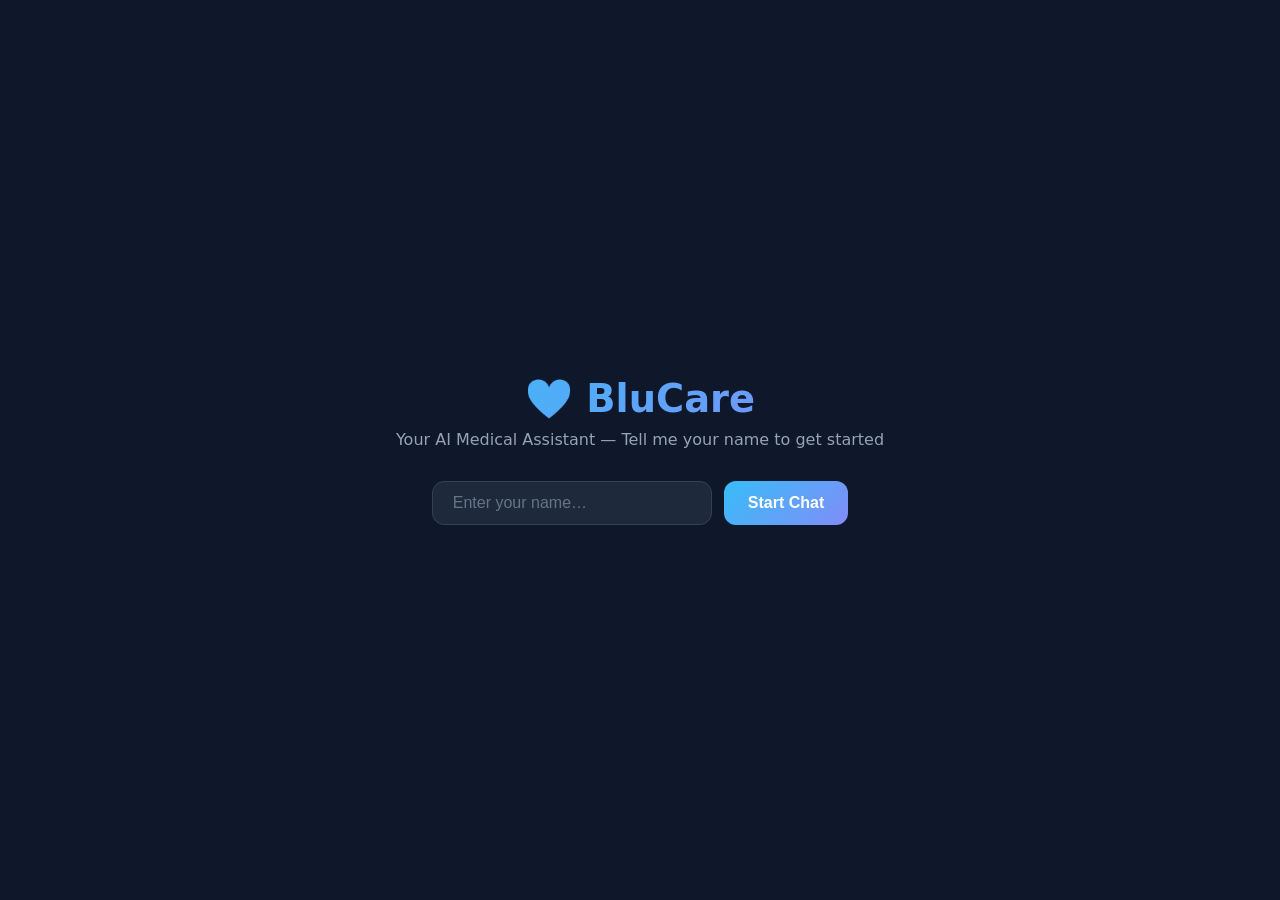
==== static/index.html @ 64fd82d4 "Initial clean commit - ragblucare" ====
<!DOCTYPE html>
<html lang="en">
<head>
  <meta charset="UTF-8" />
  <meta name="viewport" content="width=device-width, initial-scale=1.0" />
  <title>BluCare — Medical Assistant</title>
  <style>
    * { margin: 0; padding: 0; box-sizing: border-box; }

    body {
      font-family: 'Segoe UI', system-ui, -apple-system, sans-serif;
      background: #0f172a;
      color: #e2e8f0;
      height: 100vh;
      display: flex;
      justify-content: center;
      align-items: center;
    }

    /* ─── Welcome Screen ─────────────────────────── */
    #welcome-screen {
      text-align: center;
      animation: fadeIn 0.6s ease;
    }
    #welcome-screen h1 {
      font-size: 2.4rem;
      background: linear-gradient(135deg, #38bdf8, #818cf8);
      -webkit-background-clip: text;
      -webkit-text-fill-color: transparent;
      margin-bottom: 0.5rem;
    }
    #welcome-screen p {
      color: #94a3b8;
      margin-bottom: 2rem;
      font-size: 1rem;
    }
    #welcome-screen .input-group {
      display: flex;
      gap: 0.75rem;
      justify-content: center;
    }
    #name-input {
      padding: 0.75rem 1.25rem;
      border-radius: 12px;
      border: 1px solid #334155;
      background: #1e293b;
      color: #e2e8f0;
      font-size: 1rem;
      width: 280px;
      outline: none;
      transition: border-color 0.2s;
    }
    #name-input:focus { border-color: #38bdf8; }
    #name-input::placeholder { color: #64748b; }

    #start-btn {
      padding: 0.75rem 1.5rem;
      border-radius: 12px;
      border: none;
      background: linear-gradient(135deg, #38bdf8, #818cf8);
      color: #fff;
      font-size: 1rem;
      font-weight: 600;
      cursor: pointer;
      transition: opacity 0.2s, transform 0.1s;
    }
    #start-btn:hover { opacity: 0.9; }
    #start-btn:active { transform: scale(0.97); }
    #start-btn:disabled { opacity: 0.5; cursor: not-allowed; }

    /* ─── Chat Screen ────────────────────────────── */
    #chat-screen {
      display: none;
      flex-direction: column;
      width: 100%;
      max-width: 760px;
      height: 100vh;
      padding: 1rem;
      animation: fadeIn 0.4s ease;
    }

    .chat-header {
      display: flex;
      align-items: center;
      gap: 0.75rem;
      padding-bottom: 0.75rem;
      border-bottom: 1px solid #1e293b;
      margin-bottom: 0.75rem;
    }
    .chat-header .avatar {
      width: 42px; height: 42px;
      border-radius: 50%;
      background: linear-gradient(135deg, #38bdf8, #818cf8);
      display: flex; align-items: center; justify-content: center;
      font-size: 1.2rem;
    }
    .chat-header .info h2 { font-size: 1.1rem; color: #f1f5f9; }
    .chat-header .info span { font-size: 0.8rem; color: #22c55e; }

    /* Messages */
    #messages {
      flex: 1;
      overflow-y: auto;
      padding: 0.5rem 0;
      display: flex;
      flex-direction: column;
      gap: 1rem;
      scrollbar-width: thin;
      scrollbar-color: #334155 transparent;
    }

    .msg {
      max-width: 85%;
      padding: 0.85rem 1.1rem;
      border-radius: 16px;
      line-height: 1.55;
      font-size: 0.95rem;
      white-space: pre-wrap;
      word-wrap: break-word;
    }
    .msg.bot {
      align-self: flex-start;
      background: #1e293b;
      border-bottom-left-radius: 4px;
      color: #cbd5e1;
    }
    .msg.user {
      align-self: flex-end;
      background: linear-gradient(135deg, #38bdf8, #818cf8);
      color: #fff;
      border-bottom-right-radius: 4px;
    }
    .msg.bot strong { color: #38bdf8; }

    .typing-indicator {
      align-self: flex-start;
      padding: 0.7rem 1.1rem;
      background: #1e293b;
      border-radius: 16px;
      display: none;
      gap: 5px;
    }
    .typing-indicator span {
      width: 8px; height: 8px;
      background: #64748b;
      border-radius: 50%;
      display: inline-block;
      animation: bounce 1.4s infinite;
    }
    .typing-indicator span:nth-child(2) { animation-delay: 0.2s; }
    .typing-indicator span:nth-child(3) { animation-delay: 0.4s; }

    /* Input bar */
    .input-bar {
      display: flex;
      gap: 0.6rem;
      padding-top: 0.75rem;
      border-top: 1px solid #1e293b;
    }
    #msg-input {
      flex: 1;
      padding: 0.8rem 1.1rem;
      border-radius: 14px;
      border: 1px solid #334155;
      background: #1e293b;
      color: #e2e8f0;
      font-size: 0.95rem;
      outline: none;
      transition: border-color 0.2s;
    }
    #msg-input:focus { border-color: #38bdf8; }
    #msg-input::placeholder { color: #64748b; }

    #send-btn {
      width: 46px; height: 46px;
      border-radius: 14px;
      border: none;
      background: linear-gradient(135deg, #38bdf8, #818cf8);
      color: #fff;
      font-size: 1.2rem;
      cursor: pointer;
      display: flex; align-items: center; justify-content: center;
      transition: opacity 0.2s, transform 0.1s;
    }
    #send-btn:hover { opacity: 0.9; }
    #send-btn:active { transform: scale(0.95); }
    #send-btn:disabled { opacity: 0.4; cursor: not-allowed; }

    /* ─── Animations ─────────────────────────────── */
    @keyframes fadeIn { from { opacity: 0; transform: translateY(12px); } to { opacity: 1; transform: translateY(0); } }
    @keyframes bounce {
      0%, 60%, 100% { transform: translateY(0); }
      30% { transform: translateY(-6px); }
    }

    /* ─── Scrollbar ──────────────────────────────── */
    #messages::-webkit-scrollbar { width: 6px; }
    #messages::-webkit-scrollbar-track { background: transparent; }
    #messages::-webkit-scrollbar-thumb { background: #334155; border-radius: 3px; }

    /* ─── Markdown-ish styling inside bot msgs ──── */
    .msg.bot ul, .msg.bot ol { padding-left: 1.3rem; margin: 0.3rem 0; }
    .msg.bot li { margin: 0.15rem 0; }
    .msg.bot h1, .msg.bot h2, .msg.bot h3 { color: #38bdf8; margin: 0.5rem 0 0.2rem; }
    .msg.bot code { background: #0f172a; padding: 2px 6px; border-radius: 4px; font-size: 0.88em; }
  </style>
</head>
<body>

  <!-- ═══════ Welcome Screen ═══════ -->
  <div id="welcome-screen">
    <h1>💙 BluCare</h1>
    <p>Your AI Medical Assistant — Tell me your name to get started</p>
    <div class="input-group">
      <input id="name-input" type="text" placeholder="Enter your name…" autocomplete="off" />
      <button id="start-btn" onclick="startSession()">Start Chat</button>
    </div>
  </div>

  <!-- ═══════ Chat Screen ═══════ -->
  <div id="chat-screen">
    <div class="chat-header">
      <div class="avatar">💙</div>
      <div class="info">
        <h2>BluCare Assistant</h2>
        <span>● Online</span>
      </div>
    </div>

    <div id="messages">
      <!-- Messages appear here -->
    </div>

    <div class="typing-indicator" id="typing">
      <span></span><span></span><span></span>
    </div>

    <div class="input-bar">
      <input id="msg-input" type="text" placeholder="Describe your symptoms…" autocomplete="off" />
      <button id="send-btn" onclick="sendMessage()">➤</button>
    </div>
  </div>

<script>
  // ─── State ──────────────────────────────────────────
  let userId   = "";
  let sessionId = "";
  let userName  = "";
  let sending   = false;

  const API = window.location.origin;   // same origin

  // ─── Refs ───────────────────────────────────────────
  const welcomeEl  = document.getElementById("welcome-screen");
  const chatEl     = document.getElementById("chat-screen");
  const messagesEl = document.getElementById("messages");
  const typingEl   = document.getElementById("typing");
  const msgInput   = document.getElementById("msg-input");
  const nameInput  = document.getElementById("name-input");
  const startBtn   = document.getElementById("start-btn");
  const sendBtn    = document.getElementById("send-btn");

  // ─── Enter-key support ──────────────────────────────
  nameInput.addEventListener("keydown", e => { if (e.key === "Enter") startSession(); });
  msgInput.addEventListener("keydown",  e => { if (e.key === "Enter" && !e.shiftKey) sendMessage(); });

  // ─── Start Session ─────────────────────────────────
  async function startSession() {
    userName = nameInput.value.trim();
    if (!userName) { nameInput.focus(); return; }

    startBtn.disabled = true;
    startBtn.textContent = "Starting…";

    // Use name as user_id (simple approach)
    userId = userName.toLowerCase().replace(/\s+/g, "_") + "_" + Date.now();

    try {
      const res = await fetch(`${API}/start-session`, {
        method: "POST",
        headers: { "Content-Type": "application/json" },
        body: JSON.stringify({ user_id: userId }),
      });

      if (!res.ok) throw new Error(`HTTP ${res.status}`);
      const data = await res.json();
      sessionId = data.session_id;

      // Switch to chat screen
      welcomeEl.style.display = "none";
      chatEl.style.display = "flex";

      // Welcome message
      addMessage("bot",
        `Hi **${userName}**! 👋\n\nI'm BluCare, your AI medical assistant. ` +
        `I can help you understand your symptoms and guide you toward appropriate care.\n\n` +
        `Please describe what you're experiencing — for example:\n` +
        `• "I have a headache and fever since yesterday"\n` +
        `• "My stomach hurts and I feel nauseous"\n\n` +
        `Take your time — I'm here to help. 💙`
      );

      msgInput.focus();
    } catch (err) {
      console.error(err);
      alert("Failed to start session: " + err.message);
      startBtn.disabled = false;
      startBtn.textContent = "Start Chat";
    }
  }

  // ─── Send Message ──────────────────────────────────
  async function sendMessage() {
    const text = msgInput.value.trim();
    if (!text || sending) return;

    sending = true;
    sendBtn.disabled = true;
    msgInput.value = "";

    addMessage("user", text);
    showTyping(true);

    try {
      const res = await fetch(`${API}/chat`, {
        method: "POST",
        headers: { "Content-Type": "application/json" },
        body: JSON.stringify({
          user_id: userId,
          session_id: sessionId,
          message: text,
        }),
      });

      if (!res.ok) throw new Error(`HTTP ${res.status}`);

      // Read SSE stream
      const reader = res.body.getReader();
      const decoder = new TextDecoder();
      let botText = "";
      let botEl = null;

      while (true) {
        const { done, value } = await reader.read();
        if (done) break;

        const chunk = decoder.decode(value, { stream: true });
        const lines = chunk.split("\n");

        for (const line of lines) {
          if (!line.startsWith("data: ")) continue;
          const payload = line.slice(6).trim();
          if (!payload) continue;

          try {
            const data = JSON.parse(payload);

            if (data.error) {
              addMessage("bot", "⚠️ Error: " + data.error);
              break;
            }

            if (data.token) {
              if (!botEl) {
                showTyping(false);
                botEl = addMessage("bot", "");
              }
              botText += data.token;
              botEl.innerHTML = renderMarkdown(botText);
              scrollToBottom();
            }

            if (data.done) {
              // Final payload — streaming complete
              showTyping(false);
            }
          } catch (_) { /* skip non-JSON lines */ }
        }
      }

      if (!botEl) {
        showTyping(false);
        addMessage("bot", "I didn't get a response. Please try again.");
      }

    } catch (err) {
      console.error(err);
      showTyping(false);
      addMessage("bot", "⚠️ Connection error: " + err.message + "\nPlease try again.");
    } finally {
      sending = false;
      sendBtn.disabled = false;
      msgInput.focus();
    }
  }

  // ─── Helpers ────────────────────────────────────────
  function addMessage(role, text) {
    const el = document.createElement("div");
    el.className = `msg ${role}`;
    el.innerHTML = role === "bot" ? renderMarkdown(text) : escapeHtml(text);
    messagesEl.appendChild(el);
    scrollToBottom();
    return el;
  }

  function showTyping(show) {
    typingEl.style.display = show ? "flex" : "none";
    if (show) scrollToBottom();
  }

  function scrollToBottom() {
    messagesEl.scrollTop = messagesEl.scrollHeight;
  }

  function escapeHtml(t) {
    return t.replace(/&/g,"&amp;").replace(/</g,"&lt;").replace(/>/g,"&gt;");
  }

  // Simple markdown → HTML (bold, bullets, headings, code)
  function renderMarkdown(text) {
    let html = escapeHtml(text);
    // Bold
    html = html.replace(/\*\*(.+?)\*\*/g, "<strong>$1</strong>");
    // Headings
    html = html.replace(/^### (.+)$/gm, "<h3>$1</h3>");
    html = html.replace(/^## (.+)$/gm,  "<h2>$1</h2>");
    html = html.replace(/^# (.+)$/gm,   "<h1>$1</h1>");
    // Bullet lists
    html = html.replace(/^[•\-\*] (.+)$/gm, "<li>$1</li>");
    html = html.replace(/(<li>.*<\/li>\n?)+/g, m => `<ul>${m}</ul>`);
    // Numbered lists
    html = html.replace(/^\d+\.\s(.+)$/gm, "<li>$1</li>");
    // Inline code
    html = html.replace(/`(.+?)`/g, "<code>$1</code>");
    // Line breaks
    html = html.replace(/\n/g, "<br>");
    return html;
  }
</script>

</body>
</html>
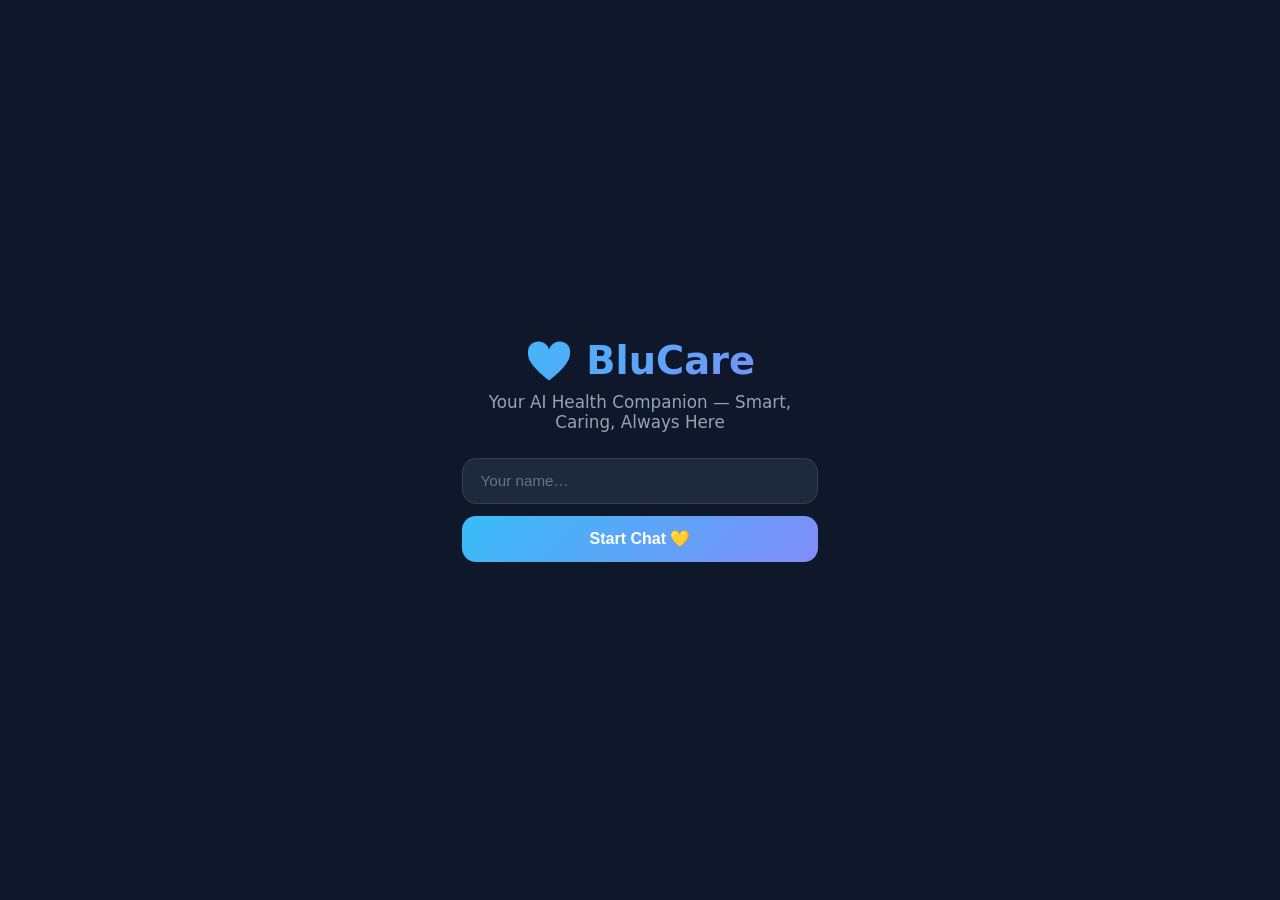
==== commit 78817c57: "Pending changes exported from your codespace" ====
--- a/static/index.html
+++ b/static/index.html
@@ -3,24 +3,26 @@
 <head>
   <meta charset="UTF-8" />
   <meta name="viewport" content="width=device-width, initial-scale=1.0" />
-  <title>BluCare — Medical Assistant</title>
+  <title>BluCare 💙 — AI Health Companion</title>
   <style>
-    * { margin: 0; padding: 0; box-sizing: border-box; }
-
+    /* ─── Reset + base ───────────────────────────────── */
+    *, *::before, *::after { box-sizing: border-box; margin: 0; padding: 0; }
     body {
       font-family: 'Segoe UI', system-ui, -apple-system, sans-serif;
       background: #0f172a;
       color: #e2e8f0;
       height: 100vh;
       display: flex;
+      align-items: center;
       justify-content: center;
-      align-items: center;
-    }
-
-    /* ─── Welcome Screen ─────────────────────────── */
+    }
+
+    /* ─── Welcome Screen ─────────────────────────────── */
     #welcome-screen {
       text-align: center;
       animation: fadeIn 0.6s ease;
+      max-width: 420px;
+      padding: 2rem;
     }
     #welcome-screen h1 {
       font-size: 2.4rem;
@@ -31,31 +33,30 @@
     }
     #welcome-screen p {
       color: #94a3b8;
-      margin-bottom: 2rem;
-      font-size: 1rem;
-    }
-    #welcome-screen .input-group {
-      display: flex;
+      margin-bottom: 1.6rem;
+      font-size: 1.05rem;
+    }
+    .input-group {
+      display: flex;
+      flex-direction: column;
       gap: 0.75rem;
-      justify-content: center;
-    }
-    #name-input {
-      padding: 0.75rem 1.25rem;
-      border-radius: 12px;
+    }
+    .input-group input {
+      padding: 0.85rem 1.1rem;
+      border-radius: 14px;
       border: 1px solid #334155;
       background: #1e293b;
       color: #e2e8f0;
-      font-size: 1rem;
-      width: 280px;
+      font-size: 0.95rem;
       outline: none;
       transition: border-color 0.2s;
     }
-    #name-input:focus { border-color: #38bdf8; }
-    #name-input::placeholder { color: #64748b; }
+    .input-group input:focus { border-color: #38bdf8; }
+    .input-group input::placeholder { color: #64748b; }
 
     #start-btn {
-      padding: 0.75rem 1.5rem;
-      border-radius: 12px;
+      padding: 0.85rem;
+      border-radius: 14px;
       border: none;
       background: linear-gradient(135deg, #38bdf8, #818cf8);
       color: #fff;
@@ -66,36 +67,38 @@
     }
     #start-btn:hover { opacity: 0.9; }
     #start-btn:active { transform: scale(0.97); }
-    #start-btn:disabled { opacity: 0.5; cursor: not-allowed; }
-
-    /* ─── Chat Screen ────────────────────────────── */
+    #start-btn:disabled { opacity: 0.4; cursor: not-allowed; }
+
+    /* ─── Chat Screen ────────────────────────────────── */
     #chat-screen {
       display: none;
       flex-direction: column;
       width: 100%;
-      max-width: 760px;
+      max-width: 750px;
       height: 100vh;
       padding: 1rem;
-      animation: fadeIn 0.4s ease;
-    }
-
+    }
     .chat-header {
       display: flex;
       align-items: center;
-      gap: 0.75rem;
+      gap: 0.8rem;
       padding-bottom: 0.75rem;
       border-bottom: 1px solid #1e293b;
-      margin-bottom: 0.75rem;
     }
     .chat-header .avatar {
-      width: 42px; height: 42px;
+      width: 44px; height: 44px;
       border-radius: 50%;
       background: linear-gradient(135deg, #38bdf8, #818cf8);
       display: flex; align-items: center; justify-content: center;
-      font-size: 1.2rem;
-    }
-    .chat-header .info h2 { font-size: 1.1rem; color: #f1f5f9; }
-    .chat-header .info span { font-size: 0.8rem; color: #22c55e; }
+      font-size: 1.3rem;
+    }
+    .chat-header .info h2 {
+      font-size: 1.1rem;
+      background: linear-gradient(135deg, #38bdf8, #818cf8);
+      -webkit-background-clip: text;
+      -webkit-text-fill-color: transparent;
+    }
+    .chat-header .info span { font-size: 0.78rem; color: #4ade80; }
 
     /* Messages */
     #messages {
@@ -110,10 +113,10 @@
     }
 
     .msg {
-      max-width: 85%;
+      max-width: 88%;
       padding: 0.85rem 1.1rem;
       border-radius: 16px;
-      line-height: 1.55;
+      line-height: 1.6;
       font-size: 0.95rem;
       white-space: pre-wrap;
       word-wrap: break-word;
@@ -131,6 +134,38 @@
       border-bottom-right-radius: 4px;
     }
     .msg.bot strong { color: #38bdf8; }
+    .msg.bot h1, .msg.bot h2, .msg.bot h3 {
+      color: #38bdf8;
+      margin: 0.6rem 0 0.3rem;
+      font-size: 1.05rem;
+    }
+    .msg.bot h1 { font-size: 1.15rem; }
+
+    /* Structured sections in diagnosis */
+    .msg.bot hr {
+      border: none;
+      border-top: 1px solid #334155;
+      margin: 0.8rem 0;
+    }
+    .msg.bot ul, .msg.bot ol { padding-left: 1.3rem; margin: 0.3rem 0; }
+    .msg.bot li { margin: 0.15rem 0; }
+    .msg.bot code {
+      background: #0f172a;
+      padding: 2px 6px;
+      border-radius: 4px;
+      font-size: 0.88em;
+    }
+
+    /* Confidence badges */
+    .confidence-badge {
+      display: inline-block;
+      background: linear-gradient(135deg, #38bdf8, #818cf8);
+      color: white;
+      padding: 2px 8px;
+      border-radius: 10px;
+      font-size: 0.82em;
+      font-weight: 600;
+    }
 
     .typing-indicator {
       align-self: flex-start;
@@ -186,57 +221,155 @@
     #send-btn:active { transform: scale(0.95); }
     #send-btn:disabled { opacity: 0.4; cursor: not-allowed; }
 
-    /* ─── Animations ─────────────────────────────── */
+    /* Phase indicator */
+    .phase-badge {
+      display: inline-block;
+      font-size: 0.72rem;
+      padding: 2px 8px;
+      border-radius: 8px;
+      margin-left: 8px;
+      font-weight: 500;
+    }
+    .phase-greeting { background: #065f46; color: #6ee7b7; }
+    .phase-gathering { background: #713f12; color: #fbbf24; }
+    .phase-diagnosis { background: #7c2d12; color: #fb923c; }
+    .phase-choice { background: #4c1d95; color: #c4b5fd; }
+
+    /* Animations */
     @keyframes fadeIn { from { opacity: 0; transform: translateY(12px); } to { opacity: 1; transform: translateY(0); } }
     @keyframes bounce {
       0%, 60%, 100% { transform: translateY(0); }
       30% { transform: translateY(-6px); }
     }
 
-    /* ─── Scrollbar ──────────────────────────────── */
+    /* Scrollbar */
     #messages::-webkit-scrollbar { width: 6px; }
     #messages::-webkit-scrollbar-track { background: transparent; }
     #messages::-webkit-scrollbar-thumb { background: #334155; border-radius: 3px; }
 
-    /* ─── Markdown-ish styling inside bot msgs ──── */
-    .msg.bot ul, .msg.bot ol { padding-left: 1.3rem; margin: 0.3rem 0; }
-    .msg.bot li { margin: 0.15rem 0; }
-    .msg.bot h1, .msg.bot h2, .msg.bot h3 { color: #38bdf8; margin: 0.5rem 0 0.2rem; }
-    .msg.bot code { background: #0f172a; padding: 2px 6px; border-radius: 4px; font-size: 0.88em; }
+    /* ─── Hospital feature ─────────────────────────── */
+    .hospital-btn-wrap {
+      align-self: flex-start;
+      margin-top: 0.3rem;
+    }
+    .find-hospitals-btn {
+      display: flex;
+      align-items: center;
+      gap: 0.5rem;
+      padding: 0.6rem 1.1rem;
+      border-radius: 12px;
+      border: none;
+      background: linear-gradient(135deg, #10b981, #059669);
+      color: #fff;
+      font-size: 0.9rem;
+      font-weight: 600;
+      cursor: pointer;
+      transition: opacity 0.2s, transform 0.1s;
+      animation: fadeIn 0.4s ease;
+    }
+    .find-hospitals-btn:hover { opacity: 0.88; }
+    .find-hospitals-btn:active { transform: scale(0.96); }
+    .find-hospitals-btn:disabled { opacity: 0.45; cursor: not-allowed; }
+
+    .hospital-cards {
+      align-self: flex-start;
+      width: 100%;
+      max-width: 88%;
+      display: flex;
+      flex-direction: column;
+      gap: 0.55rem;
+      animation: fadeIn 0.4s ease;
+    }
+    .hospital-cards .cards-header {
+      font-size: 0.85rem;
+      color: #4ade80;
+      font-weight: 600;
+      padding: 0 0.2rem;
+    }
+    .hospital-card {
+      background: #1e293b;
+      border: 1px solid #1e4035;
+      border-radius: 14px;
+      padding: 0.8rem 1rem;
+      display: flex;
+      flex-direction: column;
+      gap: 0.3rem;
+    }
+    .hospital-card .h-name {
+      font-weight: 700;
+      color: #e2e8f0;
+      font-size: 0.95rem;
+    }
+    .hospital-card .h-meta {
+      display: flex;
+      gap: 1rem;
+      align-items: center;
+      flex-wrap: wrap;
+    }
+    .hospital-card .h-rating {
+      color: #fbbf24;
+      font-size: 0.85rem;
+      font-weight: 600;
+    }
+    .hospital-card .h-phone {
+      color: #94a3b8;
+      font-size: 0.83rem;
+    }
+    .hospital-card .h-link {
+      display: inline-flex;
+      align-items: center;
+      gap: 0.3rem;
+      font-size: 0.82rem;
+      color: #38bdf8;
+      text-decoration: none;
+      margin-top: 0.2rem;
+      width: fit-content;
+    }
+    .hospital-card .h-link:hover { text-decoration: underline; }
+    .hospital-error {
+      align-self: flex-start;
+      background: #1e293b;
+      border: 1px solid #7f1d1d;
+      border-radius: 14px;
+      padding: 0.7rem 1rem;
+      color: #fca5a5;
+      font-size: 0.88rem;
+      max-width: 88%;
+      animation: fadeIn 0.3s ease;
+    }
   </style>
 </head>
 <body>
 
-  <!-- ═══════ Welcome Screen ═══════ -->
+  <!-- Welcome Screen -->
   <div id="welcome-screen">
     <h1>💙 BluCare</h1>
-    <p>Your AI Medical Assistant — Tell me your name to get started</p>
+    <p>Your AI Health Companion — Smart, Caring, Always Here</p>
     <div class="input-group">
-      <input id="name-input" type="text" placeholder="Enter your name…" autocomplete="off" />
-      <button id="start-btn" onclick="startSession()">Start Chat</button>
+      <input id="name-input" type="text" placeholder="Your name…" autocomplete="off" />
+      <button id="start-btn" onclick="startSession()">Start Chat 💛</button>
     </div>
   </div>
 
-  <!-- ═══════ Chat Screen ═══════ -->
+  <!-- Chat Screen -->
   <div id="chat-screen">
     <div class="chat-header">
       <div class="avatar">💙</div>
       <div class="info">
         <h2>BluCare Assistant</h2>
         <span>● Online</span>
+        <span class="phase-badge phase-greeting" id="phase-badge">Greeting</span>
       </div>
     </div>
 
-    <div id="messages">
-      <!-- Messages appear here -->
-    </div>
+    <div id="messages"></div>
 
     <div class="typing-indicator" id="typing">
       <span></span><span></span><span></span>
     </div>
 
     <div class="input-bar">
-      <input id="msg-input" type="text" placeholder="Describe your symptoms…" autocomplete="off" />
+      <input id="msg-input" type="text" placeholder="Type your message…" autocomplete="off" />
       <button id="send-btn" onclick="sendMessage()">➤</button>
     </div>
   </div>
@@ -246,9 +379,12 @@
   let userId   = "";
   let sessionId = "";
   let userName  = "";
+  let currentPhase = "greeting";
   let sending   = false;
-
-  const API = window.location.origin;   // same origin
+  let lastDiagnosedDisease = ""; // top disease from assessment
+
+  const API = window.location.origin;
+  const HOSPITAL_API = `${window.location.origin}/proxy/hospitals`;
 
   // ─── Refs ───────────────────────────────────────────
   const welcomeEl  = document.getElementById("welcome-screen");
@@ -259,10 +395,34 @@
   const nameInput  = document.getElementById("name-input");
   const startBtn   = document.getElementById("start-btn");
   const sendBtn    = document.getElementById("send-btn");
-
-  // ─── Enter-key support ──────────────────────────────
+  const phaseBadge = document.getElementById("phase-badge");
+
+  // ─── Enter-key ──────────────────────────────────────
   nameInput.addEventListener("keydown", e => { if (e.key === "Enter") startSession(); });
   msgInput.addEventListener("keydown",  e => { if (e.key === "Enter" && !e.shiftKey) sendMessage(); });
+
+  // ─── Update phase badge ─────────────────────────────
+  function updatePhase(phase) {
+    currentPhase = phase;
+    phaseBadge.className = "phase-badge";
+    if (phase === "greeting") {
+      phaseBadge.classList.add("phase-greeting");
+      phaseBadge.textContent = "👋 Greeting";
+      msgInput.placeholder = "Tell me about yourself…";
+    } else if (phase === "gathering") {
+      phaseBadge.classList.add("phase-gathering");
+      phaseBadge.textContent = "🌡️ Gathering";
+      msgInput.placeholder = "Describe your symptoms…";
+    } else if (phase === "awaiting_choice") {
+      phaseBadge.classList.add("phase-choice");
+      phaseBadge.textContent = "🎯 Your Choice";
+      msgInput.placeholder = "💊 Medicine / 🌿 Remedies / 🧪 Tests / all…";
+    } else if (phase === "diagnosis") {
+      phaseBadge.classList.add("phase-diagnosis");
+      phaseBadge.textContent = "📋 Assessment";
+      msgInput.placeholder = "Ask a follow-up question…";
+    }
+  }
 
   // ─── Start Session ─────────────────────────────────
   async function startSession() {
@@ -272,40 +432,58 @@
     startBtn.disabled = true;
     startBtn.textContent = "Starting…";
 
-    // Use name as user_id (simple approach)
     userId = userName.toLowerCase().replace(/\s+/g, "_") + "_" + Date.now();
 
     try {
       const res = await fetch(`${API}/start-session`, {
         method: "POST",
         headers: { "Content-Type": "application/json" },
-        body: JSON.stringify({ user_id: userId }),
+        body: JSON.stringify({ user_id: userId, name: userName }),
       });
 
       if (!res.ok) throw new Error(`HTTP ${res.status}`);
       const data = await res.json();
       sessionId = data.session_id;
 
-      // Switch to chat screen
+      // Switch to chat
       welcomeEl.style.display = "none";
       chatEl.style.display = "flex";
 
-      // Welcome message
-      addMessage("bot",
-        `Hi **${userName}**! 👋\n\nI'm BluCare, your AI medical assistant. ` +
-        `I can help you understand your symptoms and guide you toward appropriate care.\n\n` +
-        `Please describe what you're experiencing — for example:\n` +
-        `• "I have a headache and fever since yesterday"\n` +
-        `• "My stomach hurts and I feel nauseous"\n\n` +
-        `Take your time — I'm here to help. 💙`
-      );
+      updatePhase("greeting");
+
+      // Send initial greeting to the backend so it generates a proper response
+      await sendInitialGreeting();
 
       msgInput.focus();
     } catch (err) {
       console.error(err);
       alert("Failed to start session: " + err.message);
       startBtn.disabled = false;
-      startBtn.textContent = "Start Chat";
+      startBtn.textContent = "Start Chat 💛";
+    }
+  }
+
+  // ─── Send initial "hi" to get the bot's greeting ───
+  async function sendInitialGreeting() {
+    showTyping(true);
+
+    try {
+      const res = await fetch(`${API}/chat`, {
+        method: "POST",
+        headers: { "Content-Type": "application/json" },
+        body: JSON.stringify({
+          user_id: userId,
+          session_id: sessionId,
+          message: `Hi, my name is ${userName}`,
+        }),
+      });
+
+      if (!res.ok) throw new Error(`HTTP ${res.status}`);
+      await processStream(res);
+    } catch (err) {
+      console.error(err);
+      showTyping(false);
+      addMessage("bot", `Hi ${userName}! 💙 I'm BluCare, your AI health companion. Could you share your age? It helps me give better guidance! 😊`);
     }
   }
 
@@ -333,56 +511,7 @@
       });
 
       if (!res.ok) throw new Error(`HTTP ${res.status}`);
-
-      // Read SSE stream
-      const reader = res.body.getReader();
-      const decoder = new TextDecoder();
-      let botText = "";
-      let botEl = null;
-
-      while (true) {
-        const { done, value } = await reader.read();
-        if (done) break;
-
-        const chunk = decoder.decode(value, { stream: true });
-        const lines = chunk.split("\n");
-
-        for (const line of lines) {
-          if (!line.startsWith("data: ")) continue;
-          const payload = line.slice(6).trim();
-          if (!payload) continue;
-
-          try {
-            const data = JSON.parse(payload);
-
-            if (data.error) {
-              addMessage("bot", "⚠️ Error: " + data.error);
-              break;
-            }
-
-            if (data.token) {
-              if (!botEl) {
-                showTyping(false);
-                botEl = addMessage("bot", "");
-              }
-              botText += data.token;
-              botEl.innerHTML = renderMarkdown(botText);
-              scrollToBottom();
-            }
-
-            if (data.done) {
-              // Final payload — streaming complete
-              showTyping(false);
-            }
-          } catch (_) { /* skip non-JSON lines */ }
-        }
-      }
-
-      if (!botEl) {
-        showTyping(false);
-        addMessage("bot", "I didn't get a response. Please try again.");
-      }
-
+      await processStream(res);
     } catch (err) {
       console.error(err);
       showTyping(false);
@@ -394,6 +523,67 @@
     }
   }
 
+  // ─── Process SSE Stream ────────────────────────────
+  async function processStream(res) {
+    const reader = res.body.getReader();
+    const decoder = new TextDecoder();
+    let botText = "";
+    let botEl = null;
+
+    while (true) {
+      const { done, value } = await reader.read();
+      if (done) break;
+
+      const chunk = decoder.decode(value, { stream: true });
+      const lines = chunk.split("\n");
+
+      for (const line of lines) {
+        if (!line.startsWith("data: ")) continue;
+        const payload = line.slice(6).trim();
+        if (!payload) continue;
+
+        try {
+          const data = JSON.parse(payload);
+
+          if (data.error) {
+            addMessage("bot", "⚠️ Error: " + data.error);
+            break;
+          }
+
+          if (data.token) {
+            if (!botEl) {
+              showTyping(false);
+              botEl = addMessage("bot", "");
+            }
+            botText += data.token;
+            botEl.innerHTML = renderMarkdown(botText);
+            scrollToBottom();
+          }
+
+          if (data.done) {
+            showTyping(false);
+            if (data.phase) {
+              updatePhase(data.phase);
+            }
+            // Capture top disease when assessment is ready
+            if (data.candidates && data.candidates.length > 0) {
+              lastDiagnosedDisease = data.candidates[0].disease || "";
+            }
+            // Show hospital button after assessment phase
+            if (data.phase === "awaiting_choice" && lastDiagnosedDisease) {
+              showHospitalButton();
+            }
+          }
+        } catch (_) { /* skip non-JSON */ }
+      }
+    }
+
+    if (!botEl) {
+      showTyping(false);
+      addMessage("bot", "I didn't get a response. Please try again.");
+    }
+  }
+
   // ─── Helpers ────────────────────────────────────────
   function addMessage(role, text) {
     const el = document.createElement("div");
@@ -417,24 +607,151 @@
     return t.replace(/&/g,"&amp;").replace(/</g,"&lt;").replace(/>/g,"&gt;");
   }
 
-  // Simple markdown → HTML (bold, bullets, headings, code)
+  // ─── Hospital feature ──────────────────────────────
+
+  function showHospitalButton() {
+    // Avoid duplicate buttons
+    if (document.getElementById("hospital-btn")) return;
+    const wrap = document.createElement("div");
+    wrap.className = "hospital-btn-wrap";
+    const btn = document.createElement("button");
+    btn.id = "hospital-btn";
+    btn.className = "find-hospitals-btn";
+    btn.innerHTML = "🏥 Find Nearby Hospitals / Clinics";
+    btn.onclick = findNearbyHospitals;
+    wrap.appendChild(btn);
+    messagesEl.appendChild(wrap);
+    scrollToBottom();
+  }
+
+  async function findNearbyHospitals() {
+    const btn = document.getElementById("hospital-btn");
+    if (btn) { btn.disabled = true; btn.innerHTML = "📍 Getting your location…"; }
+
+    let lat, lon;
+    try {
+      const pos = await new Promise((resolve, reject) =>
+        navigator.geolocation.getCurrentPosition(resolve, reject, { timeout: 10000 })
+      );
+      lat = pos.coords.latitude.toFixed(6);
+      lon = pos.coords.longitude.toFixed(6);
+    } catch (err) {
+      if (btn) { btn.disabled = false; btn.innerHTML = "🏥 Find Nearby Hospitals / Clinics"; }
+      renderHospitalError("📍 Location access denied or unavailable. Please allow location access and try again.");
+      return;
+    }
+
+    if (btn) { btn.innerHTML = "⏳ Searching nearby hospitals…"; }
+
+    // Sanitize disease name for URL
+    const disease = lastDiagnosedDisease
+      .toLowerCase()
+      .replace(/[^a-z0-9 ]/g, "")
+      .trim()
+      .split(" ")[0]; // first keyword only
+
+    const url = `${HOSPITAL_API}?disease=${encodeURIComponent(disease)}&lat=${lat}&lon=${lon}`;
+
+    try {
+      const res = await fetch(url, { signal: AbortSignal.timeout(15000) });
+      if (!res.ok) throw new Error(`Server returned ${res.status}`);
+      const data = await res.json();
+      renderHospitalCards(data.results || [], disease, lat, lon);
+      if (btn) btn.innerHTML = "🔄 Search Again";
+      if (btn) btn.disabled = false;
+    } catch (err) {
+      if (btn) { btn.disabled = false; btn.innerHTML = "🏥 Find Nearby Hospitals / Clinics"; }
+      renderHospitalError("⚠️ Could not fetch hospital data: " + err.message +
+        "\nMake sure the hospital service is running at " + HOSPITAL_API);
+    }
+  }
+
+  function renderHospitalCards(results, disease, lat, lon) {
+    // Remove any existing cards block
+    const old = document.getElementById("hospital-cards");
+    if (old) old.remove();
+
+    if (!results || results.length === 0) {
+      renderHospitalError("No nearby hospitals found for \"" + disease + "\" at your location.");
+      return;
+    }
+
+    const wrap = document.createElement("div");
+    wrap.id = "hospital-cards";
+    wrap.className = "hospital-cards";
+
+    const header = document.createElement("div");
+    header.className = "cards-header";
+    header.textContent = `🏥 ${results.length} nearby hospital${results.length > 1 ? 's' : ''} for "${disease}" near you:`;
+    wrap.appendChild(header);
+
+    results.forEach(h => {
+      const card = document.createElement("div");
+      card.className = "hospital-card";
+
+      const stars = h.rating ? "⭐".repeat(Math.round(h.rating)) + ` ${h.rating}` : "";
+
+      card.innerHTML = `
+        <div class="h-name">${escapeHtml(h.name || "Unknown")}</div>
+        <div class="h-meta">
+          ${stars ? `<span class="h-rating">${stars}</span>` : ""}
+          ${h.phone ? `<span class="h-phone">📞 ${escapeHtml(h.phone)}</span>` : ""}
+        </div>
+        ${h.link ? `<a class="h-link" href="${escapeHtml(h.link)}" target="_blank" rel="noopener">📍 Open in Google Maps ↗</a>` : ""}
+      `;
+      wrap.appendChild(card);
+    });
+
+    messagesEl.appendChild(wrap);
+    scrollToBottom();
+  }
+
+  function renderHospitalError(msg) {
+    const old = document.getElementById("hospital-cards");
+    if (old) old.remove();
+    const el = document.createElement("div");
+    el.className = "hospital-error";
+    el.textContent = msg;
+    messagesEl.appendChild(el);
+    scrollToBottom();
+  }
+
+  // Enhanced markdown renderer with emoji + section support
   function renderMarkdown(text) {
     let html = escapeHtml(text);
+
     // Bold
     html = html.replace(/\*\*(.+?)\*\*/g, "<strong>$1</strong>");
+    // Italic
+    html = html.replace(/\*(.+?)\*/g, "<em>$1</em>");
+
     // Headings
     html = html.replace(/^### (.+)$/gm, "<h3>$1</h3>");
     html = html.replace(/^## (.+)$/gm,  "<h2>$1</h2>");
     html = html.replace(/^# (.+)$/gm,   "<h1>$1</h1>");
+
+    // Horizontal rules (--- or ─── section breaks)
+    html = html.replace(/^-{3,}$/gm, "<hr>");
+    html = html.replace(/^─{3,}$/gm, "<hr>");
+
     // Bullet lists
     html = html.replace(/^[•\-\*] (.+)$/gm, "<li>$1</li>");
     html = html.replace(/(<li>.*<\/li>\n?)+/g, m => `<ul>${m}</ul>`);
+
     // Numbered lists
     html = html.replace(/^\d+\.\s(.+)$/gm, "<li>$1</li>");
+
     // Inline code
     html = html.replace(/`(.+?)`/g, "<code>$1</code>");
+
     // Line breaks
     html = html.replace(/\n/g, "<br>");
+
+    // Clean up double <br> after block elements
+    html = html.replace(/<\/h[123]><br>/g, "</h$1>");
+    html = html.replace(/<hr><br>/g, "<hr>");
+    html = html.replace(/<\/ul><br>/g, "</ul>");
+
     return html;
   }
 </script>
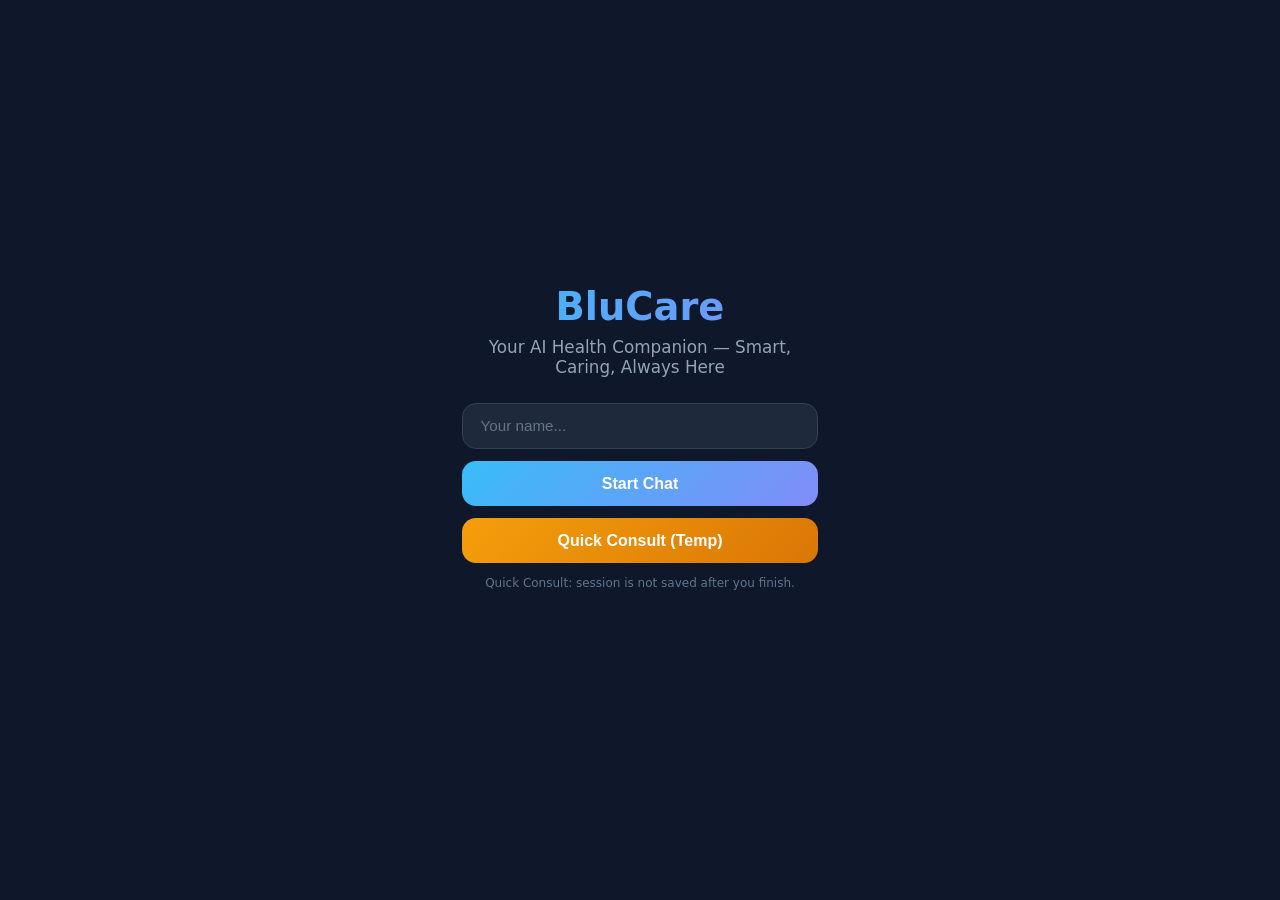
==== commit 4b843c83: "done with the backend rag" ====
--- a/static/index.html
+++ b/static/index.html
@@ -3,7 +3,7 @@
 <head>
   <meta charset="UTF-8" />
   <meta name="viewport" content="width=device-width, initial-scale=1.0" />
-  <title>BluCare 💙 — AI Health Companion</title>
+  <title>BluCare — AI Health Companion</title>
   <style>
     /* ─── Reset + base ───────────────────────────────── */
     *, *::before, *::after { box-sizing: border-box; margin: 0; padding: 0; }
@@ -99,6 +99,27 @@
       -webkit-text-fill-color: transparent;
     }
     .chat-header .info span { font-size: 0.78rem; color: #4ade80; }
+    .header-actions {
+      margin-left: auto;
+      display: flex;
+      gap: 0.5rem;
+    }
+    .header-btn {
+      padding: 0.4rem 0.75rem;
+      border-radius: 10px;
+      border: 1px solid #334155;
+      background: #1e293b;
+      color: #94a3b8;
+      font-size: 0.78rem;
+      font-weight: 500;
+      cursor: pointer;
+      transition: all 0.2s;
+      text-decoration: none;
+      display: flex;
+      align-items: center;
+      gap: 0.3rem;
+    }
+    .header-btn:hover { border-color: #38bdf8; color: #e2e8f0; }
 
     /* Messages */
     #messages {
@@ -234,6 +255,7 @@
     .phase-gathering { background: #713f12; color: #fbbf24; }
     .phase-diagnosis { background: #7c2d12; color: #fb923c; }
     .phase-choice { background: #4c1d95; color: #c4b5fd; }
+    .phase-completed { background: #14532d; color: #86efac; }
 
     /* Animations */
     @keyframes fadeIn { from { opacity: 0; transform: translateY(12px); } to { opacity: 1; transform: translateY(0); } }
@@ -337,28 +359,127 @@
       max-width: 88%;
       animation: fadeIn 0.3s ease;
     }
+
+    /* ─── Action buttons (PDF, New Session, Hospital) ──── */
+    .action-btns-wrap {
+      align-self: flex-start;
+      display: flex;
+      gap: 0.5rem;
+      flex-wrap: wrap;
+      margin-top: 0.4rem;
+      animation: fadeIn 0.4s ease;
+    }
+    .action-btn {
+      display: flex;
+      align-items: center;
+      gap: 0.45rem;
+      padding: 0.6rem 1.1rem;
+      border-radius: 12px;
+      border: none;
+      color: #fff;
+      font-size: 0.9rem;
+      font-weight: 600;
+      cursor: pointer;
+      transition: opacity 0.2s, transform 0.1s;
+    }
+    .action-btn:hover { opacity: 0.88; }
+    .action-btn:active { transform: scale(0.96); }
+    .action-btn:disabled { opacity: 0.45; cursor: not-allowed; }
+
+    .pdf-download-btn { background: linear-gradient(135deg, #ef4444, #b91c1c); }
+    .new-session-btn { background: linear-gradient(135deg, #38bdf8, #818cf8); }
+    .hospital-action-btn { background: linear-gradient(135deg, #10b981, #059669); }
+    .temp-session-btn { background: linear-gradient(135deg, #f59e0b, #d97706); }
+    .temp-badge {
+      display: inline-block;
+      font-size: 0.68rem;
+      padding: 2px 7px;
+      border-radius: 6px;
+      background: #78350f;
+      color: #fbbf24;
+      margin-left: 6px;
+      font-weight: 500;
+    }
+
+    .action-btn .spin {
+      display: inline-block;
+      width: 14px; height: 14px;
+      border: 2px solid rgba(255,255,255,0.3);
+      border-top-color: #fff;
+      border-radius: 50%;
+      animation: spin 0.6s linear infinite;
+    }
+    @keyframes spin { to { transform: rotate(360deg); } }
+
+    /* ─── Disclaimer banner ────────────────────────── */
+    .disclaimer {
+      align-self: center;
+      background: #1c1917;
+      border: 1px solid #44403c;
+      border-radius: 10px;
+      padding: 0.6rem 1rem;
+      font-size: 0.75rem;
+      color: #a8a29e;
+      text-align: center;
+      margin: 0.5rem 0;
+      max-width: 88%;
+    }
+
+    /* ─── Session completed overlay ────────────────── */
+    .session-complete-banner {
+      align-self: center;
+      background: linear-gradient(135deg, #065f46, #14532d);
+      border: 1px solid #16a34a;
+      border-radius: 14px;
+      padding: 1rem 1.5rem;
+      text-align: center;
+      animation: fadeIn 0.5s ease;
+      margin: 0.5rem 0;
+    }
+    .session-complete-banner h3 {
+      color: #86efac;
+      margin-bottom: 0.4rem;
+      font-size: 1rem;
+    }
+    .session-complete-banner p {
+      color: #bbf7d0;
+      font-size: 0.85rem;
+    }
+
+    /* Input disabled state */
+    .input-bar.disabled {
+      opacity: 0.5;
+      pointer-events: none;
+    }
   </style>
 </head>
 <body>
 
   <!-- Welcome Screen -->
   <div id="welcome-screen">
-    <h1>💙 BluCare</h1>
+    <h1>BluCare</h1>
     <p>Your AI Health Companion — Smart, Caring, Always Here</p>
     <div class="input-group">
-      <input id="name-input" type="text" placeholder="Your name…" autocomplete="off" />
-      <button id="start-btn" onclick="startSession()">Start Chat 💛</button>
+      <input id="name-input" type="text" placeholder="Your name..." autocomplete="off" />
+      <button id="start-btn" onclick="startSession(false)">Start Chat</button>
+      <button id="temp-btn" class="action-btn temp-session-btn" style="padding:0.85rem; border-radius:14px; font-size:1rem; justify-content:center;" onclick="startSession(true)">Quick Consult (Temp)</button>
     </div>
+    <p style="font-size:0.75rem; color:#64748b; margin-top:0.8rem;">Quick Consult: session is not saved after you finish.</p>
   </div>
 
   <!-- Chat Screen -->
   <div id="chat-screen">
     <div class="chat-header">
-      <div class="avatar">💙</div>
+      <div class="avatar">+</div>
       <div class="info">
         <h2>BluCare Assistant</h2>
-        <span>● Online</span>
+        <span>Online</span>
         <span class="phase-badge phase-greeting" id="phase-badge">Greeting</span>
+      </div>
+      <div class="header-actions">
+        <a class="header-btn" href="/my-sessions" id="sessions-link">Sessions</a>
+        <button class="header-btn" id="new-session-header-btn" onclick="startNewSession()">+ New</button>
+        <a class="header-btn" href="/nearby-ambulance" style="background:#dc2626;color:#fff;border-color:#dc2626;">🚑 Ambulance</a>
       </div>
     </div>
 
@@ -368,23 +489,43 @@
       <span></span><span></span><span></span>
     </div>
 
-    <div class="input-bar">
-      <input id="msg-input" type="text" placeholder="Type your message…" autocomplete="off" />
-      <button id="send-btn" onclick="sendMessage()">➤</button>
+    <div class="input-bar" id="input-bar">
+      <input id="msg-input" type="text" placeholder="Type your message..." autocomplete="off" />
+      <button id="send-btn" onclick="sendMessage()">&#10148;</button>
     </div>
   </div>
 
 <script>
   // ─── State ──────────────────────────────────────────
-  let userId   = "";
+  let userId    = "";
   let sessionId = "";
   let userName  = "";
   let currentPhase = "greeting";
   let sending   = false;
-  let lastDiagnosedDisease = ""; // top disease from assessment
+  let lastDiagnosedDisease = "";
+  let conversationLog = [];
+  let isTemporary = false;  // temp session flag
 
   const API = window.location.origin;
   const HOSPITAL_API = `${window.location.origin}/proxy/hospitals`;
+
+  // ─── Persistent userId via localStorage ─────────────
+  function getOrCreateUserId(name) {
+    const key = "blucare_user_id";
+    let stored = localStorage.getItem(key);
+    if (stored) return stored;
+    const id = name.toLowerCase().replace(/\s+/g, "_") + "_" + Date.now();
+    localStorage.setItem(key, id);
+    return id;
+  }
+
+  function getStoredUserName() {
+    return localStorage.getItem("blucare_user_name") || "";
+  }
+
+  function storeUserName(name) {
+    localStorage.setItem("blucare_user_name", name);
+  }
 
   // ─── Refs ───────────────────────────────────────────
   const welcomeEl  = document.getElementById("welcome-screen");
@@ -396,10 +537,15 @@
   const startBtn   = document.getElementById("start-btn");
   const sendBtn    = document.getElementById("send-btn");
   const phaseBadge = document.getElementById("phase-badge");
+  const inputBar   = document.getElementById("input-bar");
 
   // ─── Enter-key ──────────────────────────────────────
-  nameInput.addEventListener("keydown", e => { if (e.key === "Enter") startSession(); });
+  nameInput.addEventListener("keydown", e => { if (e.key === "Enter") startSession(false); });
   msgInput.addEventListener("keydown",  e => { if (e.key === "Enter" && !e.shiftKey) sendMessage(); });
+
+  // Pre-fill name if returning user
+  const savedName = getStoredUserName();
+  if (savedName) nameInput.value = savedName;
 
   // ─── Update phase badge ─────────────────────────────
   function updatePhase(phase) {
@@ -407,32 +553,119 @@
     phaseBadge.className = "phase-badge";
     if (phase === "greeting") {
       phaseBadge.classList.add("phase-greeting");
-      phaseBadge.textContent = "👋 Greeting";
-      msgInput.placeholder = "Tell me about yourself…";
+      phaseBadge.textContent = "Greeting";
+      msgInput.placeholder = "Tell me about yourself...";
     } else if (phase === "gathering") {
       phaseBadge.classList.add("phase-gathering");
-      phaseBadge.textContent = "🌡️ Gathering";
-      msgInput.placeholder = "Describe your symptoms…";
+      phaseBadge.textContent = "Gathering";
+      msgInput.placeholder = "Describe your symptoms...";
     } else if (phase === "awaiting_choice") {
       phaseBadge.classList.add("phase-choice");
-      phaseBadge.textContent = "🎯 Your Choice";
-      msgInput.placeholder = "💊 Medicine / 🌿 Remedies / 🧪 Tests / all…";
+      phaseBadge.textContent = "Your Choice";
+      msgInput.placeholder = "Type: medicine / remedies / tests / all ...";
     } else if (phase === "diagnosis") {
       phaseBadge.classList.add("phase-diagnosis");
-      phaseBadge.textContent = "📋 Assessment";
-      msgInput.placeholder = "Ask a follow-up question…";
-    }
+      phaseBadge.textContent = "Assessment";
+      msgInput.placeholder = "Ask a follow-up question...";
+    } else if (phase === "completed") {
+      phaseBadge.classList.add("phase-completed");
+      phaseBadge.textContent = "Completed";
+      msgInput.placeholder = "Session completed";
+      disableInput();
+    }
+  }
+
+  function disableInput() {
+    inputBar.classList.add("disabled");
+    msgInput.disabled = true;
+    sendBtn.disabled = true;
+  }
+
+  function enableInput() {
+    inputBar.classList.remove("disabled");
+    msgInput.disabled = false;
+    sendBtn.disabled = false;
   }
 
   // ─── Start Session ─────────────────────────────────
-  async function startSession() {
+  async function startSession(temporary = false) {
     userName = nameInput.value.trim();
     if (!userName) { nameInput.focus(); return; }
 
     startBtn.disabled = true;
-    startBtn.textContent = "Starting…";
-
-    userId = userName.toLowerCase().replace(/\s+/g, "_") + "_" + Date.now();
+    startBtn.textContent = "Starting...";
+    const tempBtn = document.getElementById("temp-btn");
+    if (tempBtn) tempBtn.disabled = true;
+
+    isTemporary = temporary;
+    userId = getOrCreateUserId(userName);
+    storeUserName(userName);
+
+    try {
+      const res = await fetch(`${API}/start-session`, {
+        method: "POST",
+        headers: { "Content-Type": "application/json" },
+        body: JSON.stringify({ user_id: userId, name: userName, temporary: isTemporary }),
+      });
+
+      if (!res.ok) throw new Error(`HTTP ${res.status}`);
+      const data = await res.json();
+      sessionId = data.session_id;
+
+      // Reset state for new session
+      conversationLog = [];
+      lastDiagnosedDisease = "";
+
+      // Switch to chat
+      welcomeEl.style.display = "none";
+      chatEl.style.display = "flex";
+      enableInput();
+
+      // Show temp badge in header if temporary
+      updateTempBadge();
+
+      updatePhase("greeting");
+
+      await sendInitialGreeting();
+      msgInput.focus();
+    } catch (err) {
+      console.error(err);
+      alert("Failed to start session: " + err.message);
+      startBtn.disabled = false;
+      startBtn.textContent = "Start Chat";
+      if (tempBtn) tempBtn.disabled = false;
+    }
+  }
+
+  function updateTempBadge() {
+    // Remove existing badge if any
+    const old = document.getElementById("temp-indicator");
+    if (old) old.remove();
+    if (isTemporary) {
+      const badge = document.createElement("span");
+      badge.id = "temp-indicator";
+      badge.className = "temp-badge";
+      badge.textContent = "TEMP";
+      phaseBadge.parentElement.appendChild(badge);
+    }
+  }
+
+  // ─── Start new session from chat (header button or post-PDF) ───
+  async function startNewSession() {
+    // If the old session was temporary, delete it from backend
+    if (isTemporary && sessionId) {
+      deleteTempSession(userId, sessionId);
+    }
+
+    // Clear chat area
+    messagesEl.innerHTML = "";
+    conversationLog = [];
+    lastDiagnosedDisease = "";
+    isTemporary = false;  // new session is always regular
+    enableInput();
+
+    updateTempBadge();
+    updatePhase("greeting");
 
     try {
       const res = await fetch(`${API}/start-session`, {
@@ -445,22 +678,24 @@
       const data = await res.json();
       sessionId = data.session_id;
 
-      // Switch to chat
-      welcomeEl.style.display = "none";
-      chatEl.style.display = "flex";
-
-      updatePhase("greeting");
-
-      // Send initial greeting to the backend so it generates a proper response
       await sendInitialGreeting();
-
       msgInput.focus();
     } catch (err) {
       console.error(err);
-      alert("Failed to start session: " + err.message);
-      startBtn.disabled = false;
-      startBtn.textContent = "Start Chat 💛";
-    }
+      addMessage("bot", "Failed to start new session: " + err.message);
+    }
+  }
+
+  // ─── Delete temp session from backend (fire-and-forget) ──
+  function deleteTempSession(uid, sid) {
+    fetch(`${API}/api/sessions/${sid}?user_id=${encodeURIComponent(uid)}`, {
+      method: "DELETE",
+    }).then(res => {
+      if (res.ok) console.log("Temp session deleted:", sid);
+      else console.warn("Failed to delete temp session:", sid);
+    }).catch(err => {
+      console.warn("Error deleting temp session:", err);
+    });
   }
 
   // ─── Send initial "hi" to get the bot's greeting ───
@@ -483,7 +718,7 @@
     } catch (err) {
       console.error(err);
       showTyping(false);
-      addMessage("bot", `Hi ${userName}! 💙 I'm BluCare, your AI health companion. Could you share your age? It helps me give better guidance! 😊`);
+      addMessage("bot", `Hi ${userName}! I'm BluCare, your AI health companion. Could you share your age? It helps me give better guidance!`);
     }
   }
 
@@ -515,11 +750,11 @@
     } catch (err) {
       console.error(err);
       showTyping(false);
-      addMessage("bot", "⚠️ Connection error: " + err.message + "\nPlease try again.");
+      addMessage("bot", "Connection error: " + err.message + "\nPlease try again.");
     } finally {
       sending = false;
       sendBtn.disabled = false;
-      msgInput.focus();
+      if (currentPhase !== "completed") msgInput.focus();
     }
   }
 
@@ -546,7 +781,7 @@
           const data = JSON.parse(payload);
 
           if (data.error) {
-            addMessage("bot", "⚠️ Error: " + data.error);
+            addMessage("bot", "Error: " + data.error);
             break;
           }
 
@@ -565,13 +800,17 @@
             if (data.phase) {
               updatePhase(data.phase);
             }
+            // Track the completed bot message for PDF
+            if (botText) conversationLog.push({ role: "assistant", content: botText });
+
             // Capture top disease when assessment is ready
             if (data.candidates && data.candidates.length > 0) {
               lastDiagnosedDisease = data.candidates[0].disease || "";
             }
-            // Show hospital button after assessment phase
-            if (data.phase === "awaiting_choice" && lastDiagnosedDisease) {
-              showHospitalButton();
+
+            // After DETAIL phase completes -> show action buttons (PDF, Hospital, New Session)
+            if (data.phase === "completed") {
+              showCompletionActions();
             }
           }
         } catch (_) { /* skip non-JSON */ }
@@ -582,6 +821,48 @@
       showTyping(false);
       addMessage("bot", "I didn't get a response. Please try again.");
     }
+  }
+
+  // ─── Show completion actions (PDF + Hospital + New Session) ──
+  function showCompletionActions() {
+    // Disclaimer
+    const disc = document.createElement("div");
+    disc.className = "disclaimer";
+    disc.textContent = "Disclaimer: This is an AI-assisted preliminary assessment only. It does not replace professional medical advice, diagnosis, or treatment. Always consult a qualified healthcare provider.";
+    messagesEl.appendChild(disc);
+
+    // Action buttons row
+    const wrap = document.createElement("div");
+    wrap.className = "action-btns-wrap";
+    wrap.id = "completion-actions";
+
+    // PDF button
+    const pdfBtn = document.createElement("button");
+    pdfBtn.id = "pdf-btn";
+    pdfBtn.className = "action-btn pdf-download-btn";
+    pdfBtn.innerHTML = "Download Report (PDF)";
+    pdfBtn.onclick = downloadPDF;
+    wrap.appendChild(pdfBtn);
+
+    // Hospital button (if we have a disease)
+    if (lastDiagnosedDisease) {
+      const hospBtn = document.createElement("button");
+      hospBtn.id = "hospital-btn";
+      hospBtn.className = "action-btn hospital-action-btn";
+      hospBtn.innerHTML = "Find Nearby Hospitals";
+      hospBtn.onclick = findNearbyHospitals;
+      wrap.appendChild(hospBtn);
+    }
+
+    // New Session button
+    const newBtn = document.createElement("button");
+    newBtn.className = "action-btn new-session-btn";
+    newBtn.innerHTML = "+ New Session";
+    newBtn.onclick = startNewSession;
+    wrap.appendChild(newBtn);
+
+    messagesEl.appendChild(wrap);
+    scrollToBottom();
   }
 
   // ─── Helpers ────────────────────────────────────────
@@ -591,6 +872,8 @@
     el.innerHTML = role === "bot" ? renderMarkdown(text) : escapeHtml(text);
     messagesEl.appendChild(el);
     scrollToBottom();
+    // Track for PDF (skip empty)
+    if (text && role === "user") conversationLog.push({ role: "user", content: text });
     return el;
   }
 
@@ -609,24 +892,9 @@
 
   // ─── Hospital feature ──────────────────────────────
 
-  function showHospitalButton() {
-    // Avoid duplicate buttons
-    if (document.getElementById("hospital-btn")) return;
-    const wrap = document.createElement("div");
-    wrap.className = "hospital-btn-wrap";
-    const btn = document.createElement("button");
-    btn.id = "hospital-btn";
-    btn.className = "find-hospitals-btn";
-    btn.innerHTML = "🏥 Find Nearby Hospitals / Clinics";
-    btn.onclick = findNearbyHospitals;
-    wrap.appendChild(btn);
-    messagesEl.appendChild(wrap);
-    scrollToBottom();
-  }
-
   async function findNearbyHospitals() {
     const btn = document.getElementById("hospital-btn");
-    if (btn) { btn.disabled = true; btn.innerHTML = "📍 Getting your location…"; }
+    if (btn) { btn.disabled = true; btn.innerHTML = "Getting your location..."; }
 
     let lat, lon;
     try {
@@ -636,19 +904,18 @@
       lat = pos.coords.latitude.toFixed(6);
       lon = pos.coords.longitude.toFixed(6);
     } catch (err) {
-      if (btn) { btn.disabled = false; btn.innerHTML = "🏥 Find Nearby Hospitals / Clinics"; }
-      renderHospitalError("📍 Location access denied or unavailable. Please allow location access and try again.");
+      if (btn) { btn.disabled = false; btn.innerHTML = "Find Nearby Hospitals"; }
+      renderHospitalError("Location access denied or unavailable. Please allow location access and try again.");
       return;
     }
 
-    if (btn) { btn.innerHTML = "⏳ Searching nearby hospitals…"; }
-
-    // Sanitize disease name for URL
+    if (btn) { btn.innerHTML = "Searching nearby hospitals..."; }
+
     const disease = lastDiagnosedDisease
       .toLowerCase()
       .replace(/[^a-z0-9 ]/g, "")
       .trim()
-      .split(" ")[0]; // first keyword only
+      .split(" ")[0];
 
     const url = `${HOSPITAL_API}?disease=${encodeURIComponent(disease)}&lat=${lat}&lon=${lon}`;
 
@@ -657,17 +924,15 @@
       if (!res.ok) throw new Error(`Server returned ${res.status}`);
       const data = await res.json();
       renderHospitalCards(data.results || [], disease, lat, lon);
-      if (btn) btn.innerHTML = "🔄 Search Again";
+      if (btn) btn.innerHTML = "Search Again";
       if (btn) btn.disabled = false;
     } catch (err) {
-      if (btn) { btn.disabled = false; btn.innerHTML = "🏥 Find Nearby Hospitals / Clinics"; }
-      renderHospitalError("⚠️ Could not fetch hospital data: " + err.message +
-        "\nMake sure the hospital service is running at " + HOSPITAL_API);
+      if (btn) { btn.disabled = false; btn.innerHTML = "Find Nearby Hospitals"; }
+      renderHospitalError("Could not fetch hospital data: " + err.message);
     }
   }
 
   function renderHospitalCards(results, disease, lat, lon) {
-    // Remove any existing cards block
     const old = document.getElementById("hospital-cards");
     if (old) old.remove();
 
@@ -682,22 +947,20 @@
 
     const header = document.createElement("div");
     header.className = "cards-header";
-    header.textContent = `🏥 ${results.length} nearby hospital${results.length > 1 ? 's' : ''} for "${disease}" near you:`;
+    header.textContent = `${results.length} nearby hospital${results.length > 1 ? 's' : ''} for "${disease}" near you:`;
     wrap.appendChild(header);
 
     results.forEach(h => {
       const card = document.createElement("div");
       card.className = "hospital-card";
-
-      const stars = h.rating ? "⭐".repeat(Math.round(h.rating)) + ` ${h.rating}` : "";
-
+      const stars = h.rating ? "* ".repeat(Math.round(h.rating)) + ` ${h.rating}` : "";
       card.innerHTML = `
         <div class="h-name">${escapeHtml(h.name || "Unknown")}</div>
         <div class="h-meta">
           ${stars ? `<span class="h-rating">${stars}</span>` : ""}
-          ${h.phone ? `<span class="h-phone">📞 ${escapeHtml(h.phone)}</span>` : ""}
+          ${h.phone ? `<span class="h-phone">${escapeHtml(h.phone)}</span>` : ""}
         </div>
-        ${h.link ? `<a class="h-link" href="${escapeHtml(h.link)}" target="_blank" rel="noopener">📍 Open in Google Maps ↗</a>` : ""}
+        ${h.link ? `<a class="h-link" href="${escapeHtml(h.link)}" target="_blank" rel="noopener">Open in Google Maps</a>` : ""}
       `;
       wrap.appendChild(card);
     });
@@ -716,7 +979,87 @@
     scrollToBottom();
   }
 
-  // Enhanced markdown renderer with emoji + section support
+  // ─── PDF Report feature (uses session data from backend) ─────
+
+  async function downloadPDF() {
+    const btn = document.getElementById("pdf-btn");
+    if (!btn) return;
+    btn.disabled = true;
+    btn.innerHTML = '<span class="spin"></span> Generating PDF...';
+
+    const payload = {
+      user_id: userId,
+      session_id: sessionId,
+      timestamp: new Date().toISOString(),
+    };
+
+    try {
+      const res = await fetch(`${API}/generate-pdf`, {
+        method: "POST",
+        headers: { "Content-Type": "application/json" },
+        body: JSON.stringify(payload),
+      });
+
+      if (!res.ok) {
+        const err = await res.json().catch(() => ({}));
+        throw new Error(err.detail || err.error || `HTTP ${res.status}`);
+      }
+
+      const blob = await res.blob();
+      const url = window.URL.createObjectURL(blob);
+      const a = document.createElement("a");
+      a.href = url;
+      a.download = `RagBluCare_Report_${new Date().toISOString().split("T")[0]}.pdf`;
+      document.body.appendChild(a);
+      a.click();
+      document.body.removeChild(a);
+      window.URL.revokeObjectURL(url);
+
+      btn.innerHTML = "PDF Downloaded!";
+
+      // Show redirect banner and start new session after a delay
+      showRedirectBanner();
+
+    } catch (err) {
+      console.error("PDF error:", err);
+      btn.innerHTML = "Failed -- Try Again";
+      setTimeout(() => { btn.disabled = false; btn.innerHTML = "Download Report (PDF)"; }, 3000);
+    }
+  }
+
+  function showRedirectBanner() {
+    // For temp sessions, delete now (before redirect)
+    const wasTempSession = isTemporary;
+    const oldSid = sessionId;
+
+    const banner = document.createElement("div");
+    banner.className = "session-complete-banner";
+    banner.innerHTML = wasTempSession
+      ? `<h3>Quick Consult Complete</h3>
+         <p>Your report has been downloaded. This temporary session will be removed. Starting a new session in <span id="countdown">5</span> seconds...</p>`
+      : `<h3>Consultation Complete</h3>
+         <p>Your report has been downloaded. Starting a new session in <span id="countdown">5</span> seconds...</p>`;
+    messagesEl.appendChild(banner);
+    scrollToBottom();
+
+    let seconds = 5;
+    const countdownEl = document.getElementById("countdown");
+    const interval = setInterval(() => {
+      seconds--;
+      if (countdownEl) countdownEl.textContent = seconds;
+      if (seconds <= 0) {
+        clearInterval(interval);
+        // Delete temp session before starting new one
+        if (wasTempSession && oldSid) {
+          deleteTempSession(userId, oldSid);
+        }
+        isTemporary = false;
+        startNewSession();
+      }
+    }, 1000);
+  }
+
+  // Enhanced markdown renderer
   function renderMarkdown(text) {
     let html = escapeHtml(text);
 
@@ -730,12 +1073,11 @@
     html = html.replace(/^## (.+)$/gm,  "<h2>$1</h2>");
     html = html.replace(/^# (.+)$/gm,   "<h1>$1</h1>");
 
-    // Horizontal rules (--- or ─── section breaks)
+    // Horizontal rules
     html = html.replace(/^-{3,}$/gm, "<hr>");
-    html = html.replace(/^─{3,}$/gm, "<hr>");
 
     // Bullet lists
-    html = html.replace(/^[•\-\*] (.+)$/gm, "<li>$1</li>");
+    html = html.replace(/^[*\-] (.+)$/gm, "<li>$1</li>");
     html = html.replace(/(<li>.*<\/li>\n?)+/g, m => `<ul>${m}</ul>`);
 
     // Numbered lists
@@ -748,7 +1090,7 @@
     html = html.replace(/\n/g, "<br>");
 
     // Clean up double <br> after block elements
-    html = html.replace(/<\/h[123]><br>/g, "</h$1>");
+    html = html.replace(/<\/h[123]><br>/g, m => m.replace(/<br>/, ""));
     html = html.replace(/<hr><br>/g, "<hr>");
     html = html.replace(/<\/ul><br>/g, "</ul>");
 
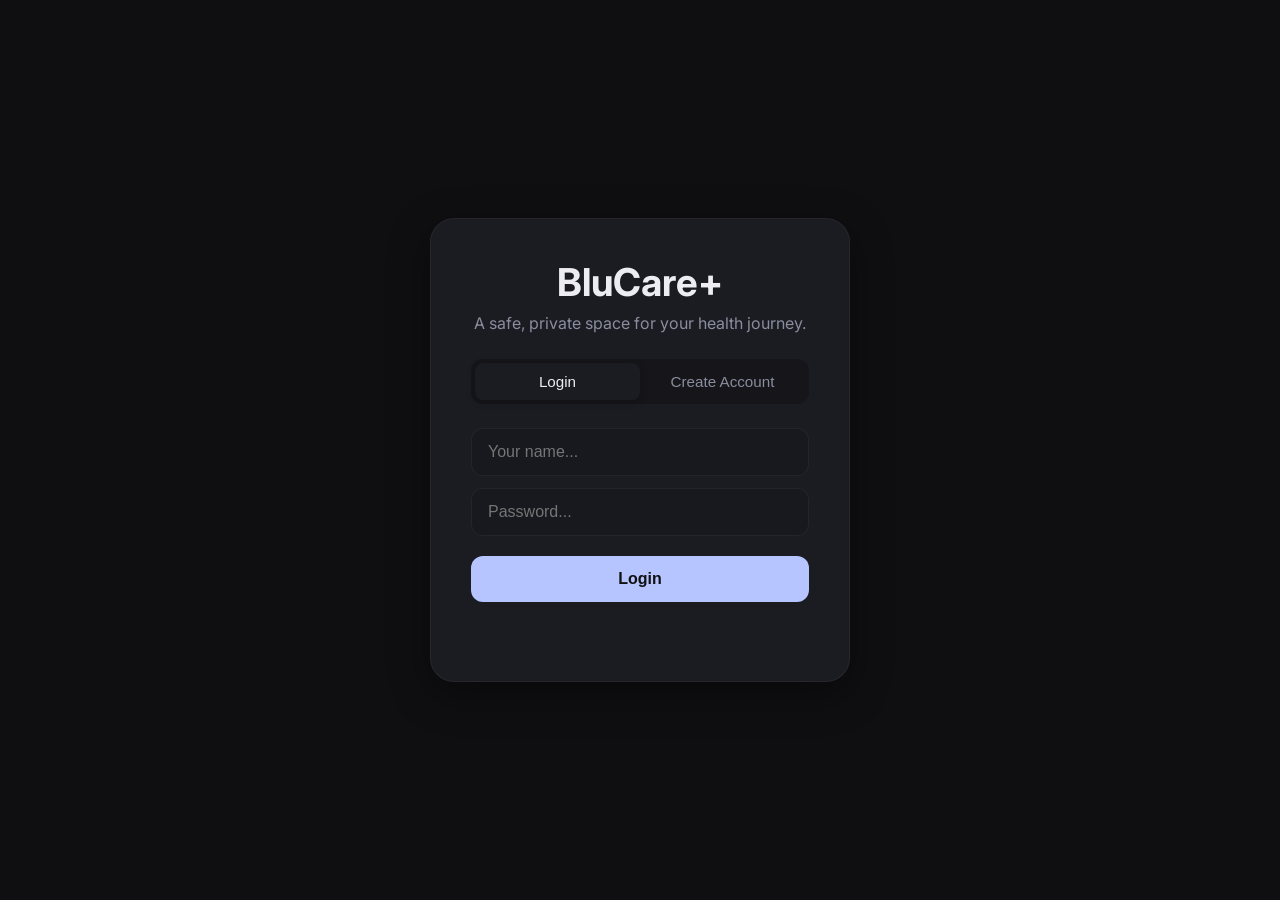
==== commit cdff4023: "rag integration" ====
--- a/static/index.html
+++ b/static/index.html
@@ -1,960 +1,1780 @@
 <!DOCTYPE html>
-<html lang="en">
+<html lang="en" data-theme="dark">
+
 <head>
   <meta charset="UTF-8" />
   <meta name="viewport" content="width=device-width, initial-scale=1.0" />
-  <title>BluCare — AI Health Companion</title>
+  <title>BluCare+</title>
+  <link rel="preconnect" href="https://fonts.googleapis.com">
+  <link rel="preconnect" href="https://fonts.gstatic.com" crossorigin>
+  <link href="https://fonts.googleapis.com/css2?family=Inter:wght@300;400;500;600;700&display=swap" rel="stylesheet">
+  <script>
+    (function () {
+      const t = localStorage.getItem('blucare_theme') || 'dark';
+      document.documentElement.setAttribute('data-theme', t);
+    })();
+  </script>
   <style>
-    /* ─── Reset + base ───────────────────────────────── */
-    *, *::before, *::after { box-sizing: border-box; margin: 0; padding: 0; }
+    :root {
+      /* Standard Dark Theme (Default) */
+      --bg-base: #0F0F12;
+      --bg-surface: #15151A;
+      --bg-card: #1B1B22;
+      --accent-sage: #7FE1C3;
+      --accent-lavender: #B6C4FF;
+      --accent-aqua: #A3E8ED;
+      --text-primary: #ECECF1;
+      --text-secondary: #B8BAC7;
+      --text-subdued: #8A8D9E;
+      --status-normal: #8FE3B0;
+      --status-risk: #F29B9B;
+      --shadow-base: 0 12px 40px rgba(0, 0, 0, 0.4);
+
+      /* Component Backgrounds & Borders */
+      --nav-bg: rgba(15, 15, 18, 0.8);
+      --ai-bubble-bg: rgba(127, 225, 195, 0.06);
+      --ai-bubble-border: rgba(127, 225, 195, 0.12);
+      --user-bubble-bg: rgba(182, 196, 255, 0.06);
+      --user-bubble-border: rgba(182, 196, 255, 0.12);
+      --input-bg: #18181F;
+      --border-light: rgba(255, 255, 255, 0.05);
+      --btn-hover-bg: rgba(255, 255, 255, 0.1);
+      --tag-bg: rgba(182, 196, 255, 0.1);
+      --badge-bg: rgba(143, 227, 176, 0.1);
+
+      /* Glows & Hover States */
+      --glow-sage: rgba(127, 225, 195, 0.4);
+      --glow-lavender: rgba(182, 196, 255, 0.4);
+      --glow-normal: rgba(143, 227, 176, 0.5);
+      --hover-lavender: rgba(182, 196, 255, 0.1);
+    }
+
+    [data-theme="light"] {
+      /* Crisp Light Theme */
+      --bg-base: #F8FAFC;
+      --bg-surface: #F1F5F9;
+      --bg-card: #FFFFFF;
+      --accent-sage: #14B8A6;
+      --accent-lavender: #6366F1;
+      --accent-aqua: #06B6D4;
+      --text-primary: #0F172A;
+      --text-secondary: #334155;
+      --text-subdued: #64748B;
+      --status-normal: #10B981;
+      --status-risk: #EF4444;
+      --shadow-base: 0 12px 40px rgba(0, 0, 0, 0.05);
+
+      /* Component Backgrounds & Borders */
+      --nav-bg: rgba(248, 250, 252, 0.85);
+      --ai-bubble-bg: rgba(20, 184, 166, 0.08);
+      --ai-bubble-border: rgba(20, 184, 166, 0.2);
+      --user-bubble-bg: rgba(99, 102, 241, 0.08);
+      --user-bubble-border: rgba(99, 102, 241, 0.2);
+      --input-bg: #FFFFFF;
+      --border-light: rgba(15, 23, 42, 0.08);
+      --btn-hover-bg: rgba(15, 23, 42, 0.05);
+      --tag-bg: rgba(99, 102, 241, 0.1);
+      --badge-bg: rgba(16, 185, 129, 0.1);
+
+      /* Glows & Hover States */
+      --glow-sage: rgba(20, 184, 166, 0.4);
+      --glow-lavender: rgba(99, 102, 241, 0.4);
+      --glow-normal: rgba(16, 185, 129, 0.4);
+      --hover-lavender: rgba(99, 102, 241, 0.1);
+    }
+
+    * {
+      box-sizing: border-box;
+      margin: 0;
+      padding: 0;
+    }
+
     body {
-      font-family: 'Segoe UI', system-ui, -apple-system, sans-serif;
-      background: #0f172a;
-      color: #e2e8f0;
+      background-color: var(--bg-base);
+      color: var(--text-primary);
+      font-family: 'Inter', sans-serif;
       height: 100vh;
+      display: flex;
+      justify-content: center;
+      -webkit-font-smoothing: antialiased;
+      overflow: hidden;
+      transition: background-color 0.3s ease, color 0.3s ease;
+    }
+
+    /* --- Navigation --- */
+    nav {
+      position: fixed;
+      top: 0;
+      left: 0;
+      right: 0;
+      height: 80px;
+      padding: 0 40px;
+      display: flex;
+      align-items: center;
+      justify-content: space-between;
+      z-index: 100;
+      background: var(--nav-bg);
+      backdrop-filter: blur(10px);
+      transition: background-color 0.3s ease;
+    }
+
+    .brand {
+      font-weight: 500;
+      font-size: 1.1rem;
+      letter-spacing: -0.01em;
+      color: var(--text-primary);
+      display: flex;
+      align-items: center;
+      gap: 12px;
+    }
+
+    /* Responsive Status Dot */
+    .brand-dot {
+      width: 8px;
+      height: 8px;
+      background: var(--accent-sage);
+      border-radius: 50%;
+      box-shadow: 0 0 15px var(--glow-sage);
+      transition: background-color 0.4s ease, box-shadow 0.4s ease;
+    }
+
+    .brand-dot.typing {
+      background: var(--accent-lavender);
+      box-shadow: 0 0 15px var(--glow-lavender);
+    }
+
+    .brand-dot.generating {
+      background: var(--status-normal);
+      box-shadow: 0 0 15px var(--glow-normal);
+    }
+
+    .nav-right {
+      display: flex;
+      align-items: center;
+      gap: 40px;
+    }
+
+    .nav-links {
+      display: flex;
+      align-items: center;
+      gap: 32px;
+    }
+
+    .nav-links a {
+      color: var(--text-subdued);
+      text-decoration: none;
+      font-size: 0.9rem;
+      transition: color 0.3s ease;
+      cursor: pointer;
+    }
+
+    .nav-links a:hover {
+      color: var(--accent-lavender);
+    }
+
+    .theme-toggle {
+      background: transparent;
+      border: none;
+      color: var(--text-subdued);
+      cursor: pointer;
       display: flex;
       align-items: center;
       justify-content: center;
-    }
-
-    /* ─── Welcome Screen ─────────────────────────────── */
-    #welcome-screen {
+      transition: color 0.3s ease;
+      margin-left: 12px;
+    }
+
+    .theme-toggle:hover {
+      color: var(--accent-lavender);
+    }
+
+    .theme-toggle svg {
+      width: 18px;
+      height: 18px;
+    }
+
+    /* --- Logged-in User Display --- */
+    .user-profile {
+      display: flex;
+      align-items: center;
+      gap: 12px;
+      padding-left: 24px;
+      border-left: 1px solid var(--border-light);
+    }
+
+    .user-avatar {
+      width: 32px;
+      height: 32px;
+      border-radius: 50%;
+      background: var(--ai-bubble-bg);
+      color: var(--accent-sage);
+      display: flex;
+      align-items: center;
+      justify-content: center;
+      font-size: 0.85rem;
+      font-weight: 500;
+      border: 1px solid var(--ai-bubble-border);
+      flex-shrink: 0;
+    }
+
+    .user-name {
+      font-size: 0.85rem;
+      color: var(--text-secondary);
+      font-weight: 400;
+      white-space: nowrap;
+    }
+
+    /* --- Conversation Container --- */
+    .container {
+      width: 100%;
+      max-width: 900px;
+      height: 100vh;
+      display: flex;
+      flex-direction: column;
+      padding-top: 100px;
+      padding-bottom: 40px;
+      position: relative;
+    }
+
+    .chat-area {
+      flex-grow: 1;
+      overflow-y: auto;
+      padding: 20px;
+      mask-image: linear-gradient(to bottom, transparent, black 10%, black 90%, transparent);
+      -webkit-mask-image: linear-gradient(to bottom, transparent, black 10%, black 90%, transparent);
+      scrollbar-width: none;
+    }
+
+    .chat-area::-webkit-scrollbar {
+      display: none;
+    }
+
+    /* --- Message Styles & Layout Refinements --- */
+    .message {
+      margin-bottom: 32px;
+      opacity: 0;
+      transform: translateY(10px);
+      animation: softFadeIn 0.4s ease forwards;
+      display: flex;
+      flex-direction: column;
+    }
+
+    @keyframes softFadeIn {
+      to {
+        opacity: 1;
+        transform: translateY(0);
+      }
+    }
+
+    .speaker-label {
+      font-size: 0.75rem;
+      color: var(--text-subdued);
+      margin-bottom: 8px;
+      padding: 0 4px;
+      font-weight: 500;
+      letter-spacing: 0.02em;
+    }
+
+    /* Yukti (AI) Messages - Left Aligned */
+    .ai-message {
+      align-items: flex-start;
+    }
+
+    .ai-bubble {
+      background-color: var(--ai-bubble-bg);
+      padding: 24px;
+      border-radius: 24px;
+      line-height: 1.7;
+      font-size: 1rem;
+      color: var(--text-primary);
+      box-shadow: var(--shadow-base);
+      max-width: 70%;
+      border: 1px solid var(--ai-bubble-border);
+      transition: background-color 0.3s, border-color 0.3s;
+    }
+
+    /* User Messages - Right Aligned */
+    .user-message {
+      align-items: flex-end;
+    }
+
+    .user-bubble {
+      background-color: var(--user-bubble-bg);
+      padding: 24px;
+      border-radius: 24px;
+      line-height: 1.7;
+      font-size: 1rem;
+      color: var(--text-primary);
+      box-shadow: var(--shadow-base);
+      max-width: 70%;
+      border: 1px solid var(--user-bubble-border);
+      text-align: left;
+      display: flex;
+      flex-direction: column;
+      gap: 12px;
+      transition: background-color 0.3s, border-color 0.3s;
+    }
+
+    /* Clamped Text Logic */
+    .clamped-text {
+      display: -webkit-box;
+      -webkit-line-clamp: 3;
+      -webkit-box-orient: vertical;
+      overflow: hidden;
+      word-break: break-word;
+      transition: all 0.3s ease;
+    }
+
+    .clamped-text.expanded {
+      -webkit-line-clamp: unset;
+    }
+
+    .expand-toggle {
+      background: transparent;
+      border: none;
+      color: var(--text-subdued);
+      cursor: pointer;
+      display: flex;
+      align-items: center;
+      justify-content: center;
+      padding-top: 4px;
+      transition: color 0.2s ease;
+    }
+
+    .expand-toggle:hover {
+      color: var(--accent-lavender);
+    }
+
+    .expand-toggle svg {
+      transition: transform 0.3s ease;
+    }
+
+    .expand-toggle.expanded svg {
+      transform: rotate(180deg);
+    }
+
+    .voice-tag {
+      display: inline-flex;
+      align-items: center;
+      justify-content: center;
+      height: 28px;
+      border-radius: 14px;
+      padding: 0 12px;
+      gap: 6px;
+      font-size: 0.8rem;
+      background: var(--tag-bg);
+      color: var(--accent-lavender);
+      width: fit-content;
+    }
+
+    .status-badge {
+      display: inline-flex;
+      align-items: center;
+      gap: 6px;
+      font-size: 0.75rem;
+      color: var(--status-normal);
+      margin-bottom: 12px;
+      background: var(--badge-bg);
+      padding: 4px 12px;
+      border-radius: 12px;
+    }
+
+    /* --- Input Section & Layered Glow --- */
+    .input-section {
+      position: relative;
+      padding: 0 20px;
+    }
+
+    .input-glow {
+      position: relative;
+      margin: 0 20px;
+      border-radius: 32px;
+      z-index: 1;
+    }
+
+    .input-glow::before {
+      content: '';
+      position: absolute;
+      inset: -2px;
+      border-radius: 34px;
+      background: linear-gradient(90deg, var(--accent-sage), var(--accent-lavender), var(--accent-aqua), var(--accent-sage));
+      background-size: 300% 100%;
+      filter: blur(14px);
+      opacity: 0.15;
+      z-index: -1;
+      transition: opacity 0.4s ease, filter 0.4s ease;
+      animation: flowGradient 6s linear infinite;
+      pointer-events: none;
+    }
+
+    @keyframes flowGradient {
+      0% {
+        background-position: 0% 50%;
+      }
+
+      100% {
+        background-position: 150% 50%;
+      }
+    }
+
+    .input-glow:focus-within::before,
+    .input-glow.active-listening::before {
+      opacity: 0.45;
+      filter: blur(18px);
+    }
+
+    .input-wrapper {
+      background-color: var(--input-bg);
+      border-radius: 32px;
+      padding: 8px 12px;
+      display: flex;
+      align-items: flex-end;
+      /* Ensures content pushes textarea upwards */
+      border: 1px solid var(--border-light);
+      position: relative;
+      z-index: 2;
+      box-shadow: 0 8px 30px rgba(0, 0, 0, 0.08);
+      transition: background-color 0.3s;
+    }
+
+    .upload-btn {
+      width: 36px;
+      height: 36px;
+      border-radius: 50%;
+      border: none;
+      background: transparent;
+      color: var(--text-subdued);
+      cursor: pointer;
+      display: flex;
+      align-items: center;
+      justify-content: center;
+      transition: all 0.2s ease;
+      margin: 4px 4px 4px 0;
+      flex-shrink: 0;
+    }
+
+    .upload-btn:hover {
+      background: var(--border-light);
+      color: var(--text-primary);
+    }
+
+    .input-core {
+      flex-grow: 1;
+      display: flex;
+      flex-direction: column;
+      justify-content: center;
+    }
+
+    .file-indicator {
+      display: none;
+      align-items: center;
+      gap: 8px;
+      font-size: 0.75rem;
+      color: var(--accent-lavender);
+      background: var(--tag-bg);
+      padding: 4px 10px;
+      border-radius: 6px;
+      margin: 4px 16px 0 16px;
+      width: fit-content;
+    }
+
+    .remove-file {
+      cursor: pointer;
+      color: var(--text-subdued);
+      font-size: 1rem;
+      line-height: 1;
+    }
+
+    .remove-file:hover {
+      color: var(--status-risk);
+    }
+
+    /* Auto-Growing Textarea */
+    textarea {
+      width: 100%;
+      background: transparent;
+      border: none;
+      padding: 12px 16px;
+      color: var(--text-primary);
+      font-family: inherit;
+      font-size: 1rem;
+      resize: none;
+      outline: none;
+      overflow-y: hidden;
+      min-height: 44px;
+      max-height: 150px;
+      line-height: 1.4;
+    }
+
+    textarea::placeholder {
+      color: var(--text-subdued);
+    }
+
+    /* --- Action Buttons --- */
+    .actions-container {
+      display: flex;
+      align-items: center;
+      gap: 8px;
+      flex-shrink: 0;
+      margin-bottom: 2px;
+    }
+
+    .mic-btn,
+    .send-btn {
+      width: 40px;
+      height: 40px;
+      border-radius: 50%;
+      border: none;
+      cursor: pointer;
+      display: flex;
+      align-items: center;
+      justify-content: center;
+      transition: all 0.3s ease;
+    }
+
+    .mic-btn {
+      background: transparent;
+      color: var(--text-subdued);
+    }
+
+    .mic-btn:hover {
+      background: var(--hover-lavender);
+      color: var(--accent-lavender);
+    }
+
+    .send-btn {
+      background-color: var(--bg-card);
+      color: var(--text-primary);
+      border: 1px solid var(--border-light);
+      transition: background-color 0.3s;
+    }
+
+    .send-btn:hover {
+      transform: scale(1.05);
+      background-color: var(--bg-surface);
+      color: var(--accent-sage);
+    }
+
+    .footer-note {
       text-align: center;
-      animation: fadeIn 0.6s ease;
+      font-size: 0.75rem;
+      color: var(--text-subdued);
+      margin-top: 24px;
+      font-weight: 300;
+    }
+
+    .history-toast {
+      position: absolute;
+      top: 80px;
+      right: 40px;
+      background: var(--bg-card);
+      border: 1px solid var(--border-light);
+      padding: 12px 20px;
+      border-radius: 8px;
+      color: var(--text-secondary);
+      font-size: 0.85rem;
+      box-shadow: var(--shadow-base);
+      opacity: 0;
+      transform: translateY(-10px);
+      transition: all 0.3s ease;
+      pointer-events: none;
+      z-index: 200;
+    }
+
+    .history-toast.show {
+      opacity: 1;
+      transform: translateY(0);
+    }
+
+    /* ─── Hamburger button (hidden on desktop) ─── */
+    .hamburger-btn {
+      display: none;
+      background: transparent;
+      border: none;
+      color: var(--text-subdued);
+      cursor: pointer;
+      padding: 6px;
+      z-index: 310;
+    }
+    .hamburger-btn svg { width: 24px; height: 24px; }
+    .hamburger-btn:hover { color: var(--accent-lavender); }
+
+    /* ─── Mobile sidebar overlay ─── */
+    .sidebar-overlay {
+      display: none;
+      position: fixed;
+      inset: 0;
+      background: rgba(0,0,0,0.5);
+      z-index: 299;
+    }
+    .sidebar-overlay.open { display: block; }
+
+    /* --- Responsiveness --- */
+    @media (max-width: 768px) {
+      nav {
+        padding: 0 20px;
+      }
+
+      .hamburger-btn {
+        display: flex;
+        align-items: center;
+        justify-content: center;
+      }
+
+      .nav-right {
+        gap: 12px;
+      }
+
+      /* ─ Sidebar drawer ─ */
+      .nav-links {
+        position: fixed;
+        top: 0;
+        right: -280px;
+        width: 270px;
+        height: 100vh;
+        background: var(--nav-bg);
+        backdrop-filter: blur(16px);
+        flex-direction: column;
+        align-items: flex-start;
+        gap: 0;
+        padding: 80px 24px 32px;
+        box-shadow: -4px 0 24px rgba(0,0,0,0.3);
+        transition: right 0.3s ease;
+        z-index: 300;
+        overflow-y: auto;
+        display: flex;
+      }
+      .nav-links.open {
+        right: 0;
+      }
+      .nav-links a,
+      .nav-links button.theme-toggle {
+        width: 100%;
+        padding: 14px 0;
+        font-size: 1rem;
+        border-bottom: 1px solid var(--border-light);
+      }
+      .nav-links .theme-toggle {
+        justify-content: flex-start;
+        margin-left: 0;
+        gap: 8px;
+      }
+
+      .user-profile {
+        padding-left: 0;
+        border-left: none;
+      }
+
+      .user-name {
+        display: none;
+      }
+
+      .container {
+        padding-top: 80px;
+      }
+
+      .chat-area {
+        padding: 20px 10px;
+      }
+
+      .ai-bubble,
+      .user-bubble {
+        max-width: 90%;
+        padding: 16px;
+      }
+
+      .input-section {
+        padding: 0 10px;
+      }
+
+      .input-glow {
+        margin: 0;
+      }
+    }
+
+
+    /* ─── Additions for Auth Screen and other ported elements ─── */
+    #auth-screen {
+      position: absolute;
+      top: 50%;
+      left: 50%;
+      transform: translate(-50%, -50%);
+      width: 100%;
       max-width: 420px;
-      padding: 2rem;
-    }
-    #welcome-screen h1 {
+      background: var(--bg-card);
+      padding: 40px;
+      border-radius: 24px;
+      border: 1px solid var(--border-light);
+      box-shadow: var(--shadow-base);
+      text-align: center;
+      animation: softFadeIn 0.4s ease;
+      z-index: 50;
+    }
+
+    #auth-screen h1 {
       font-size: 2.4rem;
-      background: linear-gradient(135deg, #38bdf8, #818cf8);
-      -webkit-background-clip: text;
-      -webkit-text-fill-color: transparent;
+      color: var(--text-primary);
       margin-bottom: 0.5rem;
     }
-    #welcome-screen p {
-      color: #94a3b8;
+
+    #auth-screen p {
+      color: var(--text-subdued);
       margin-bottom: 1.6rem;
-      font-size: 1.05rem;
-    }
+      font-size: 1rem;
+    }
+
+    .auth-tabs {
+      display: flex;
+      margin-bottom: 1.5rem;
+      border-radius: 12px;
+      background: var(--bg-surface);
+      padding: 4px;
+    }
+
+    .auth-tab {
+      flex: 1;
+      padding: 10px;
+      border: none;
+      background: transparent;
+      color: var(--text-subdued);
+      font-size: 0.95rem;
+      font-weight: 500;
+      border-radius: 8px;
+      cursor: pointer;
+      transition: all 0.2s;
+    }
+
+    .auth-tab.active {
+      background: var(--bg-card);
+      color: var(--text-primary);
+      box-shadow: 0 2px 8px rgba(0, 0, 0, 0.2);
+    }
+
+    .auth-error {
+      color: var(--status-risk);
+      font-size: 0.85rem;
+      min-height: 1.2rem;
+      margin-top: 0.5rem;
+    }
+
+    .auth-success {
+      color: var(--status-normal);
+      font-size: 0.85rem;
+      min-height: 1.2rem;
+      margin-top: 0.5rem;
+    }
+
     .input-group {
       display: flex;
       flex-direction: column;
-      gap: 0.75rem;
-    }
+      gap: 12px;
+    }
+
     .input-group input {
-      padding: 0.85rem 1.1rem;
-      border-radius: 14px;
-      border: 1px solid #334155;
-      background: #1e293b;
-      color: #e2e8f0;
-      font-size: 0.95rem;
+      padding: 14px 16px;
+      border-radius: 12px;
+      border: 1px solid var(--border-light);
+      background: var(--input-bg);
+      color: var(--text-primary);
+      font-size: 1rem;
       outline: none;
-      transition: border-color 0.2s;
-    }
-    .input-group input:focus { border-color: #38bdf8; }
-    .input-group input::placeholder { color: #64748b; }
-
-    #start-btn {
-      padding: 0.85rem;
-      border-radius: 14px;
+      transition: all 0.2s;
+    }
+
+    .input-group input:focus {
+      border-color: var(--accent-lavender);
+    }
+
+    #login-btn,
+    #reg-btn {
+      padding: 14px;
+      border-radius: 12px;
       border: none;
-      background: linear-gradient(135deg, #38bdf8, #818cf8);
-      color: #fff;
+      background: var(--accent-lavender);
+      color: #111;
       font-size: 1rem;
       font-weight: 600;
       cursor: pointer;
-      transition: opacity 0.2s, transform 0.1s;
-    }
-    #start-btn:hover { opacity: 0.9; }
-    #start-btn:active { transform: scale(0.97); }
-    #start-btn:disabled { opacity: 0.4; cursor: not-allowed; }
-
-    /* ─── Chat Screen ────────────────────────────────── */
-    #chat-screen {
-      display: none;
+      transition: all 0.2s;
+      margin-top: 8px;
+    }
+
+    #login-btn:hover,
+    #reg-btn:hover {
+      opacity: 0.9;
+    }
+
+    #login-btn:disabled,
+    #reg-btn:disabled {
+      opacity: 0.5;
+      cursor: not-allowed;
+    }
+
+    /* Typography & Markdown styling overrides for messages */
+    .ai-bubble strong,
+    .user-bubble strong {
+      font-weight: 600;
+      color: var(--accent-lavender);
+    }
+
+    .ai-bubble h1,
+    .ai-bubble h2,
+    .ai-bubble h3 {
+      color: var(--accent-lavender);
+      margin: 0.8rem 0 0.4rem;
+      font-size: 1.1em;
+    }
+
+    .ai-bubble ul,
+    .ai-bubble ol {
+      padding-left: 1.5rem;
+      margin: 0.5rem 0;
+    }
+
+    .ai-bubble li {
+      margin: 0.25rem 0;
+    }
+
+    .ai-bubble hr {
+      border: none;
+      border-top: 1px solid var(--border-light);
+      margin: 1rem 0;
+    }
+
+    .ai-bubble code {
+      background: var(--bg-surface);
+      padding: 2px 6px;
+      border-radius: 4px;
+      font-size: 0.9em;
+    }
+
+    /* Hospital Cards and PDFs styled to new theme */
+    .hospital-cards {
+      align-self: flex-start;
+      max-width: 90%;
+      display: flex;
       flex-direction: column;
-      width: 100%;
-      max-width: 750px;
-      height: 100vh;
-      padding: 1rem;
-    }
-    .chat-header {
-      display: flex;
+      gap: 0.8rem;
+      margin-top: 8px;
+      margin-bottom: 32px;
+    }
+
+    .cards-header {
+      font-size: 0.85rem;
+      color: var(--accent-sage);
+      font-weight: 600;
+    }
+
+    .hospital-card {
+      background: var(--bg-card);
+      border: 1px solid var(--border-light);
+      border-radius: 16px;
+      padding: 16px;
+      display: flex;
+      flex-direction: column;
+      gap: 6px;
+      transition: border-color 0.2s;
+    }
+
+    .hospital-card:hover {
+      border-color: var(--accent-sage);
+    }
+
+    .book-appointment-footer {
+      display: flex;
+      justify-content: center;
+      padding-top: 8px;
+      border-top: 1px solid var(--border-light);
+      margin-top: 8px;
+    }
+
+    .book-appointment-btn {
+      padding: 10px 16px;
+      border-radius: 12px;
+      border: none;
+      background: linear-gradient(135deg, var(--accent-sage), var(--accent-lavender));
+      color: #fff;
+      font-weight: 600;
+      cursor: pointer;
+    }
+
+    .book-appointment-btn:hover {
+      filter: brightness(0.98);
+      transform: translateY(-1px);
+    }
+
+    .h-name {
+      font-weight: 600;
+      color: var(--text-primary);
+      font-size: 1rem;
+    }
+
+    .h-meta {
+      display: flex;
+      gap: 12px;
       align-items: center;
-      gap: 0.8rem;
-      padding-bottom: 0.75rem;
-      border-bottom: 1px solid #1e293b;
-    }
-    .chat-header .avatar {
-      width: 44px; height: 44px;
-      border-radius: 50%;
-      background: linear-gradient(135deg, #38bdf8, #818cf8);
-      display: flex; align-items: center; justify-content: center;
-      font-size: 1.3rem;
-    }
-    .chat-header .info h2 {
-      font-size: 1.1rem;
-      background: linear-gradient(135deg, #38bdf8, #818cf8);
-      -webkit-background-clip: text;
-      -webkit-text-fill-color: transparent;
-    }
-    .chat-header .info span { font-size: 0.78rem; color: #4ade80; }
-    .header-actions {
-      margin-left: auto;
-      display: flex;
-      gap: 0.5rem;
-    }
-    .header-btn {
-      padding: 0.4rem 0.75rem;
-      border-radius: 10px;
-      border: 1px solid #334155;
-      background: #1e293b;
-      color: #94a3b8;
-      font-size: 0.78rem;
+      flex-wrap: wrap;
+    }
+
+    .h-rating {
+      color: var(--accent-sage);
+      font-size: 0.85rem;
+      font-weight: 600;
+    }
+
+    .h-phone {
+      color: var(--text-subdued);
+      font-size: 0.85rem;
+    }
+
+    .h-link {
+      color: var(--accent-lavender);
+      text-decoration: none;
+      font-size: 0.85rem;
+      margin-top: 4px;
+      display: inline-flex;
+      align-items: center;
+    }
+
+    .h-link:hover {
+      text-decoration: underline;
+    }
+
+    .hospital-error {
+      background: var(--bg-card);
+      border: 1px solid var(--status-risk);
+      color: var(--status-risk);
+      padding: 12px 16px;
+      border-radius: 12px;
+      font-size: 0.9rem;
+      align-self: flex-start;
+      margin-bottom: 24px;
+    }
+
+    .action-btns-wrap {
+      display: flex;
+      flex-wrap: wrap;
+      gap: 12px;
+      margin-bottom: 32px;
+    }
+
+    .action-btn {
+      padding: 10px 16px;
+      border-radius: 12px;
+      border: none;
+      font-size: 0.9rem;
       font-weight: 500;
       cursor: pointer;
       transition: all 0.2s;
-      text-decoration: none;
-      display: flex;
-      align-items: center;
-      gap: 0.3rem;
-    }
-    .header-btn:hover { border-color: #38bdf8; color: #e2e8f0; }
-
-    /* Messages */
-    #messages {
-      flex: 1;
-      overflow-y: auto;
-      padding: 0.5rem 0;
-      display: flex;
-      flex-direction: column;
-      gap: 1rem;
-      scrollbar-width: thin;
-      scrollbar-color: #334155 transparent;
-    }
-
-    .msg {
-      max-width: 88%;
-      padding: 0.85rem 1.1rem;
-      border-radius: 16px;
-      line-height: 1.6;
-      font-size: 0.95rem;
-      white-space: pre-wrap;
-      word-wrap: break-word;
-    }
-    .msg.bot {
-      align-self: flex-start;
-      background: #1e293b;
-      border-bottom-left-radius: 4px;
-      color: #cbd5e1;
-    }
-    .msg.user {
-      align-self: flex-end;
-      background: linear-gradient(135deg, #38bdf8, #818cf8);
-      color: #fff;
-      border-bottom-right-radius: 4px;
-    }
-    .msg.bot strong { color: #38bdf8; }
-    .msg.bot h1, .msg.bot h2, .msg.bot h3 {
-      color: #38bdf8;
-      margin: 0.6rem 0 0.3rem;
-      font-size: 1.05rem;
-    }
-    .msg.bot h1 { font-size: 1.15rem; }
-
-    /* Structured sections in diagnosis */
-    .msg.bot hr {
-      border: none;
-      border-top: 1px solid #334155;
-      margin: 0.8rem 0;
-    }
-    .msg.bot ul, .msg.bot ol { padding-left: 1.3rem; margin: 0.3rem 0; }
-    .msg.bot li { margin: 0.15rem 0; }
-    .msg.bot code {
-      background: #0f172a;
-      padding: 2px 6px;
-      border-radius: 4px;
-      font-size: 0.88em;
-    }
-
-    /* Confidence badges */
-    .confidence-badge {
-      display: inline-block;
-      background: linear-gradient(135deg, #38bdf8, #818cf8);
-      color: white;
-      padding: 2px 8px;
-      border-radius: 10px;
-      font-size: 0.82em;
-      font-weight: 600;
-    }
-
-    .typing-indicator {
-      align-self: flex-start;
-      padding: 0.7rem 1.1rem;
-      background: #1e293b;
-      border-radius: 16px;
-      display: none;
-      gap: 5px;
-    }
-    .typing-indicator span {
-      width: 8px; height: 8px;
-      background: #64748b;
-      border-radius: 50%;
-      display: inline-block;
-      animation: bounce 1.4s infinite;
-    }
-    .typing-indicator span:nth-child(2) { animation-delay: 0.2s; }
-    .typing-indicator span:nth-child(3) { animation-delay: 0.4s; }
-
-    /* Input bar */
-    .input-bar {
-      display: flex;
-      gap: 0.6rem;
-      padding-top: 0.75rem;
-      border-top: 1px solid #1e293b;
-    }
-    #msg-input {
-      flex: 1;
-      padding: 0.8rem 1.1rem;
-      border-radius: 14px;
-      border: 1px solid #334155;
-      background: #1e293b;
-      color: #e2e8f0;
-      font-size: 0.95rem;
-      outline: none;
-      transition: border-color 0.2s;
-    }
-    #msg-input:focus { border-color: #38bdf8; }
-    #msg-input::placeholder { color: #64748b; }
-
-    #send-btn {
-      width: 46px; height: 46px;
-      border-radius: 14px;
-      border: none;
-      background: linear-gradient(135deg, #38bdf8, #818cf8);
-      color: #fff;
-      font-size: 1.2rem;
-      cursor: pointer;
-      display: flex; align-items: center; justify-content: center;
-      transition: opacity 0.2s, transform 0.1s;
-    }
-    #send-btn:hover { opacity: 0.9; }
-    #send-btn:active { transform: scale(0.95); }
-    #send-btn:disabled { opacity: 0.4; cursor: not-allowed; }
-
-    /* Phase indicator */
-    .phase-badge {
-      display: inline-block;
-      font-size: 0.72rem;
-      padding: 2px 8px;
-      border-radius: 8px;
-      margin-left: 8px;
-      font-weight: 500;
-    }
-    .phase-greeting { background: #065f46; color: #6ee7b7; }
-    .phase-gathering { background: #713f12; color: #fbbf24; }
-    .phase-diagnosis { background: #7c2d12; color: #fb923c; }
-    .phase-choice { background: #4c1d95; color: #c4b5fd; }
-    .phase-completed { background: #14532d; color: #86efac; }
-
-    /* Animations */
-    @keyframes fadeIn { from { opacity: 0; transform: translateY(12px); } to { opacity: 1; transform: translateY(0); } }
-    @keyframes bounce {
-      0%, 60%, 100% { transform: translateY(0); }
-      30% { transform: translateY(-6px); }
-    }
-
-    /* Scrollbar */
-    #messages::-webkit-scrollbar { width: 6px; }
-    #messages::-webkit-scrollbar-track { background: transparent; }
-    #messages::-webkit-scrollbar-thumb { background: #334155; border-radius: 3px; }
-
-    /* ─── Hospital feature ─────────────────────────── */
-    .hospital-btn-wrap {
-      align-self: flex-start;
-      margin-top: 0.3rem;
-    }
-    .find-hospitals-btn {
-      display: flex;
-      align-items: center;
-      gap: 0.5rem;
-      padding: 0.6rem 1.1rem;
-      border-radius: 12px;
-      border: none;
-      background: linear-gradient(135deg, #10b981, #059669);
-      color: #fff;
-      font-size: 0.9rem;
-      font-weight: 600;
-      cursor: pointer;
-      transition: opacity 0.2s, transform 0.1s;
-      animation: fadeIn 0.4s ease;
-    }
-    .find-hospitals-btn:hover { opacity: 0.88; }
-    .find-hospitals-btn:active { transform: scale(0.96); }
-    .find-hospitals-btn:disabled { opacity: 0.45; cursor: not-allowed; }
-
-    .hospital-cards {
-      align-self: flex-start;
-      width: 100%;
-      max-width: 88%;
-      display: flex;
-      flex-direction: column;
-      gap: 0.55rem;
-      animation: fadeIn 0.4s ease;
-    }
-    .hospital-cards .cards-header {
-      font-size: 0.85rem;
-      color: #4ade80;
-      font-weight: 600;
-      padding: 0 0.2rem;
-    }
-    .hospital-card {
-      background: #1e293b;
-      border: 1px solid #1e4035;
-      border-radius: 14px;
-      padding: 0.8rem 1rem;
-      display: flex;
-      flex-direction: column;
-      gap: 0.3rem;
-    }
-    .hospital-card .h-name {
-      font-weight: 700;
-      color: #e2e8f0;
-      font-size: 0.95rem;
-    }
-    .hospital-card .h-meta {
-      display: flex;
-      gap: 1rem;
-      align-items: center;
-      flex-wrap: wrap;
-    }
-    .hospital-card .h-rating {
-      color: #fbbf24;
-      font-size: 0.85rem;
-      font-weight: 600;
-    }
-    .hospital-card .h-phone {
-      color: #94a3b8;
-      font-size: 0.83rem;
-    }
-    .hospital-card .h-link {
       display: inline-flex;
       align-items: center;
-      gap: 0.3rem;
-      font-size: 0.82rem;
-      color: #38bdf8;
-      text-decoration: none;
-      margin-top: 0.2rem;
-      width: fit-content;
-    }
-    .hospital-card .h-link:hover { text-decoration: underline; }
-    .hospital-error {
-      align-self: flex-start;
-      background: #1e293b;
-      border: 1px solid #7f1d1d;
-      border-radius: 14px;
-      padding: 0.7rem 1rem;
-      color: #fca5a5;
-      font-size: 0.88rem;
-      max-width: 88%;
-      animation: fadeIn 0.3s ease;
-    }
-
-    /* ─── Action buttons (PDF, New Session, Hospital) ──── */
-    .action-btns-wrap {
-      align-self: flex-start;
-      display: flex;
-      gap: 0.5rem;
-      flex-wrap: wrap;
-      margin-top: 0.4rem;
-      animation: fadeIn 0.4s ease;
-    }
-    .action-btn {
-      display: flex;
-      align-items: center;
-      gap: 0.45rem;
-      padding: 0.6rem 1.1rem;
+    }
+
+    .action-btn:hover {
+      transform: scale(1.02);
+      opacity: 0.9;
+    }
+
+    .action-btn:disabled {
+      opacity: 0.5;
+      cursor: not-allowed;
+    }
+
+    .pdf-download-btn {
+      background: var(--status-risk);
+      color: #fff;
+    }
+
+    .new-session-btn {
+      background: var(--accent-lavender);
+      color: #111;
+    }
+
+    .hospital-action-btn {
+      background: var(--accent-sage);
+      color: #111;
+    }
+
+    .disclaimer {
+      background: var(--bg-surface);
+      border: 1px solid var(--border-light);
       border-radius: 12px;
-      border: none;
-      color: #fff;
+      padding: 12px 16px;
+      font-size: 0.8rem;
+      color: var(--text-subdued);
+      text-align: center;
+      margin: 16px auto;
+      max-width: 90%;
+    }
+
+    .session-complete-banner {
+      background: var(--bg-card);
+      border: 1px solid var(--accent-sage);
+      border-radius: 16px;
+      padding: 20px;
+      text-align: center;
+      margin: 16px auto;
+      max-width: 90%;
+    }
+
+    .session-complete-banner h3 {
+      color: var(--accent-sage);
+      margin-bottom: 8px;
+      font-size: 1.1rem;
+    }
+
+    .session-complete-banner p {
+      color: var(--text-primary);
       font-size: 0.9rem;
-      font-weight: 600;
-      cursor: pointer;
-      transition: opacity 0.2s, transform 0.1s;
-    }
-    .action-btn:hover { opacity: 0.88; }
-    .action-btn:active { transform: scale(0.96); }
-    .action-btn:disabled { opacity: 0.45; cursor: not-allowed; }
-
-    .pdf-download-btn { background: linear-gradient(135deg, #ef4444, #b91c1c); }
-    .new-session-btn { background: linear-gradient(135deg, #38bdf8, #818cf8); }
-    .hospital-action-btn { background: linear-gradient(135deg, #10b981, #059669); }
-    .temp-session-btn { background: linear-gradient(135deg, #f59e0b, #d97706); }
-    .temp-badge {
-      display: inline-block;
-      font-size: 0.68rem;
-      padding: 2px 7px;
-      border-radius: 6px;
-      background: #78350f;
-      color: #fbbf24;
-      margin-left: 6px;
-      font-weight: 500;
-    }
-
-    .action-btn .spin {
-      display: inline-block;
-      width: 14px; height: 14px;
-      border: 2px solid rgba(255,255,255,0.3);
-      border-top-color: #fff;
-      border-radius: 50%;
-      animation: spin 0.6s linear infinite;
-    }
-    @keyframes spin { to { transform: rotate(360deg); } }
-
-    /* ─── Disclaimer banner ────────────────────────── */
-    .disclaimer {
-      align-self: center;
-      background: #1c1917;
-      border: 1px solid #44403c;
-      border-radius: 10px;
-      padding: 0.6rem 1rem;
-      font-size: 0.75rem;
-      color: #a8a29e;
-      text-align: center;
-      margin: 0.5rem 0;
-      max-width: 88%;
-    }
-
-    /* ─── Session completed overlay ────────────────── */
-    .session-complete-banner {
-      align-self: center;
-      background: linear-gradient(135deg, #065f46, #14532d);
-      border: 1px solid #16a34a;
-      border-radius: 14px;
-      padding: 1rem 1.5rem;
-      text-align: center;
-      animation: fadeIn 0.5s ease;
-      margin: 0.5rem 0;
-    }
-    .session-complete-banner h3 {
-      color: #86efac;
-      margin-bottom: 0.4rem;
-      font-size: 1rem;
-    }
-    .session-complete-banner p {
-      color: #bbf7d0;
-      font-size: 0.85rem;
-    }
-
-    /* Input disabled state */
-    .input-bar.disabled {
+    }
+
+    /* Disable input */
+    .input-glow.disabled {
       opacity: 0.5;
       pointer-events: none;
     }
+
+    /* Hide chat initially */
+    #chat-screen {
+      display: none;
+    }
+
+    .typing-indicator.ai-message {
+      margin-bottom: 0;
+    }
+
+    .dot-flashing {
+      width: 8px;
+      height: 8px;
+      border-radius: 4px;
+      background-color: var(--accent-sage);
+      animation: dot-flashing 1s infinite linear alternate;
+      animation-delay: 0.5s;
+      position: relative;
+    }
+
+    .dot-flashing::before,
+    .dot-flashing::after {
+      content: '';
+      display: inline-block;
+      position: absolute;
+      top: 0;
+      width: 8px;
+      height: 8px;
+      border-radius: 4px;
+      background-color: var(--accent-sage);
+      animation: dot-flashing 1s infinite alternate;
+    }
+
+    .dot-flashing::before {
+      left: -12px;
+      animation-delay: 0s;
+    }
+
+    .dot-flashing::after {
+      left: 12px;
+      animation-delay: 1s;
+    }
+
+    @keyframes dot-flashing {
+      0% {
+        background-color: var(--accent-sage);
+      }
+
+      50%,
+      100% {
+        background-color: var(--border-light);
+      }
+    }
   </style>
 </head>
+
 <body>
 
-  <!-- Welcome Screen -->
-  <div id="welcome-screen">
-    <h1>BluCare</h1>
-    <p>Your AI Health Companion — Smart, Caring, Always Here</p>
-    <div class="input-group">
-      <input id="name-input" type="text" placeholder="Your name..." autocomplete="off" />
-      <button id="start-btn" onclick="startSession(false)">Start Chat</button>
-      <button id="temp-btn" class="action-btn temp-session-btn" style="padding:0.85rem; border-radius:14px; font-size:1rem; justify-content:center;" onclick="startSession(true)">Quick Consult (Temp)</button>
+  <!-- Auth Screen (from index2 with generic new UI styling applied via class/ids) -->
+  <div id="auth-screen">
+    <h1>BluCare+</h1>
+    <p>A safe, private space for your health journey.</p>
+    <div class="auth-tabs">
+      <button class="auth-tab active" id="login-tab" onclick="switchAuthTab('login')">Login</button>
+      <button class="auth-tab" id="register-tab" onclick="switchAuthTab('register')">Create Account</button>
     </div>
-    <p style="font-size:0.75rem; color:#64748b; margin-top:0.8rem;">Quick Consult: session is not saved after you finish.</p>
-  </div>
-
-  <!-- Chat Screen -->
-  <div id="chat-screen">
-    <div class="chat-header">
-      <div class="avatar">+</div>
-      <div class="info">
-        <h2>BluCare Assistant</h2>
-        <span>Online</span>
-        <span class="phase-badge phase-greeting" id="phase-badge">Greeting</span>
-      </div>
-      <div class="header-actions">
-        <a class="header-btn" href="/my-sessions" id="sessions-link">Sessions</a>
-        <button class="header-btn" id="new-session-header-btn" onclick="startNewSession()">+ New</button>
-        <a class="header-btn" href="/nearby-ambulance" style="background:#dc2626;color:#fff;border-color:#dc2626;">🚑 Ambulance</a>
-      </div>
+    <div class="input-group" id="login-form">
+      <input id="login-name" type="text" placeholder="Your name..." autocomplete="off" />
+      <input id="login-password" type="password" placeholder="Password..." autocomplete="off" />
+      <button id="login-btn" onclick="doLogin()">Login</button>
+      <div class="auth-error" id="login-error"></div>
     </div>
-
-    <div id="messages"></div>
-
-    <div class="typing-indicator" id="typing">
-      <span></span><span></span><span></span>
-    </div>
-
-    <div class="input-bar" id="input-bar">
-      <input id="msg-input" type="text" placeholder="Type your message..." autocomplete="off" />
-      <button id="send-btn" onclick="sendMessage()">&#10148;</button>
+    <div class="input-group" id="register-form" style="display:none;">
+      <input id="reg-name" type="text" placeholder="Choose a name..." autocomplete="off" />
+      <input id="reg-password" type="password" placeholder="Choose a password (min 4 chars)..." autocomplete="off" />
+      <input id="reg-password2" type="password" placeholder="Confirm password..." autocomplete="off" />
+      <button id="reg-btn" onclick="doRegister()">Create Account</button>
+      <div class="auth-error" id="reg-error"></div>
     </div>
   </div>
 
-<script>
-  // ─── State ──────────────────────────────────────────
-  let userId    = "";
-  let sessionId = "";
-  let userName  = "";
-  let currentPhase = "greeting";
-  let sending   = false;
-  let lastDiagnosedDisease = "";
-  let conversationLog = [];
-  let isTemporary = false;  // temp session flag
-
-  const API = window.location.origin;
-  const HOSPITAL_API = `${window.location.origin}/proxy/hospitals`;
-
-  // ─── Persistent userId via localStorage ─────────────
-  function getOrCreateUserId(name) {
-    const key = "blucare_user_id";
-    let stored = localStorage.getItem(key);
-    if (stored) return stored;
-    const id = name.toLowerCase().replace(/\s+/g, "_") + "_" + Date.now();
-    localStorage.setItem(key, id);
-    return id;
-  }
-
-  function getStoredUserName() {
-    return localStorage.getItem("blucare_user_name") || "";
-  }
-
-  function storeUserName(name) {
-    localStorage.setItem("blucare_user_name", name);
-  }
-
-  // ─── Refs ───────────────────────────────────────────
-  const welcomeEl  = document.getElementById("welcome-screen");
-  const chatEl     = document.getElementById("chat-screen");
-  const messagesEl = document.getElementById("messages");
-  const typingEl   = document.getElementById("typing");
-  const msgInput   = document.getElementById("msg-input");
-  const nameInput  = document.getElementById("name-input");
-  const startBtn   = document.getElementById("start-btn");
-  const sendBtn    = document.getElementById("send-btn");
-  const phaseBadge = document.getElementById("phase-badge");
-  const inputBar   = document.getElementById("input-bar");
-
-  // ─── Enter-key ──────────────────────────────────────
-  nameInput.addEventListener("keydown", e => { if (e.key === "Enter") startSession(false); });
-  msgInput.addEventListener("keydown",  e => { if (e.key === "Enter" && !e.shiftKey) sendMessage(); });
-
-  // Pre-fill name if returning user
-  const savedName = getStoredUserName();
-  if (savedName) nameInput.value = savedName;
-
-  // ─── Update phase badge ─────────────────────────────
-  function updatePhase(phase) {
-    currentPhase = phase;
-    phaseBadge.className = "phase-badge";
-    if (phase === "greeting") {
-      phaseBadge.classList.add("phase-greeting");
-      phaseBadge.textContent = "Greeting";
-      msgInput.placeholder = "Tell me about yourself...";
-    } else if (phase === "gathering") {
-      phaseBadge.classList.add("phase-gathering");
-      phaseBadge.textContent = "Gathering";
-      msgInput.placeholder = "Describe your symptoms...";
-    } else if (phase === "awaiting_choice") {
-      phaseBadge.classList.add("phase-choice");
-      phaseBadge.textContent = "Your Choice";
-      msgInput.placeholder = "Type: medicine / remedies / tests / all ...";
-    } else if (phase === "diagnosis") {
-      phaseBadge.classList.add("phase-diagnosis");
-      phaseBadge.textContent = "Assessment";
-      msgInput.placeholder = "Ask a follow-up question...";
-    } else if (phase === "completed") {
-      phaseBadge.classList.add("phase-completed");
-      phaseBadge.textContent = "Completed";
-      msgInput.placeholder = "Session completed";
-      disableInput();
-    }
-  }
-
-  function disableInput() {
-    inputBar.classList.add("disabled");
-    msgInput.disabled = true;
-    sendBtn.disabled = true;
-  }
-
-  function enableInput() {
-    inputBar.classList.remove("disabled");
-    msgInput.disabled = false;
-    sendBtn.disabled = false;
-  }
-
-  // ─── Start Session ─────────────────────────────────
-  async function startSession(temporary = false) {
-    userName = nameInput.value.trim();
-    if (!userName) { nameInput.focus(); return; }
-
-    startBtn.disabled = true;
-    startBtn.textContent = "Starting...";
-    const tempBtn = document.getElementById("temp-btn");
-    if (tempBtn) tempBtn.disabled = true;
-
-    isTemporary = temporary;
-    userId = getOrCreateUserId(userName);
-    storeUserName(userName);
-
-    try {
-      const res = await fetch(`${API}/start-session`, {
-        method: "POST",
-        headers: { "Content-Type": "application/json" },
-        body: JSON.stringify({ user_id: userId, name: userName, temporary: isTemporary }),
-      });
-
-      if (!res.ok) throw new Error(`HTTP ${res.status}`);
-      const data = await res.json();
-      sessionId = data.session_id;
-
-      // Reset state for new session
+  <!-- Chat Screen derived from chat.html new UI layout -->
+  <div id="chat-screen">
+    <nav>
+      <div class="brand">
+        <div class="brand-dot" id="statusDot"></div>
+        BluCare+
+        <!-- Phase Badge (hidden) -->
+        <span id="phase-badge" class="status-badge" style="display:none;"></span>
+      </div>
+      <div class="nav-right">
+        <!-- Hamburger (mobile only) -->
+        <button class="hamburger-btn" id="hamburgerBtn" onclick="toggleSidebar()" aria-label="Open menu">
+          <svg viewBox="0 0 24 24" fill="none" stroke="currentColor" stroke-width="2" stroke-linecap="round" stroke-linejoin="round">
+            <line x1="3" y1="6" x2="21" y2="6"/><line x1="3" y1="12" x2="21" y2="12"/><line x1="3" y1="18" x2="21" y2="18"/>
+          </svg>
+        </button>
+        <div class="nav-links" id="navLinks">
+          <a id="sessions-link" href="/my-sessions">Sessions</a>
+          <a id="new-session-header-btn" onclick="startNewSession();closeSidebar()">New Session</a>
+          <a id="temp-session-header-btn" onclick="startTempSession();closeSidebar()">Temp Session</a>
+          <a class="ambulance-header-btn" href="/nearby-ambulance">Ambulance</a>
+          <a href="https://thiago-lathy-smarmily.ngrok-free.dev" target="_blank" rel="noopener">Interactive Yukti</a>
+          <button class="theme-toggle" id="theme-toggle" onclick="toggleTheme()" title="Toggle Theme">
+            <svg id="themeIcon" viewBox="0 0 24 24" fill="none" stroke="currentColor" stroke-width="2"
+              stroke-linecap="round" stroke-linejoin="round"></svg>
+          </button>
+          <!-- Logout button matching chat.html style -->
+          <a onclick="doLogout();closeSidebar()" style="color:var(--status-risk);cursor:pointer;">Logout</a>
+        </div>
+        <div class="user-profile">
+          <div class="user-avatar" id="userAvatar">U</div>
+          <div class="user-name" id="userNameLabel">Hi, User</div>
+        </div>
+      </div>
+    </nav>
+
+    <!-- Mobile sidebar overlay -->
+    <div class="sidebar-overlay" id="sidebarOverlay" onclick="closeSidebar()"></div>
+
+    <div class="container">
+      <!-- Messages container uses the ID Required -->
+      <section class="chat-area" id="messages"></section>
+
+      <!-- Typing indicator rests here -->
+      <div class="message ai-message typing-indicator" id="typing" style="display:none; padding-left: 20px;">
+        <div class="speaker-label">Yukti+</div>
+        <div class="ai-bubble" style="padding: 16px 28px; width: fit-content;">
+          <br />
+          <div class="dot-flashing"></div>
+        </div>
+      </div>
+
+      <!-- Input area -->
+      <section class="input-section" id="input-bar">
+        <div class="input-glow" id="inputGlow">
+          <div class="input-wrapper">
+            <!-- Upload button visual mock from chat.html -->
+            <button class="upload-btn" id="uploadBtn" title="Attach file">
+              <svg width="20" height="20" viewBox="0 0 24 24" fill="none" stroke="currentColor" stroke-width="2"
+                stroke-linecap="round" stroke-linejoin="round">
+                <line x1="12" y1="5" x2="12" y2="19"></line>
+                <line x1="5" y1="12" x2="19" y2="12"></line>
+              </svg>
+            </button>
+            <div class="input-core">
+              <textarea id="msg-input" placeholder="Message BluCare..." rows="1"></textarea>
+            </div>
+            <div class="actions-container">
+              <button class="mic-btn" title="Voice Assistant">
+                <svg width="20" height="20" viewBox="0 0 24 24" fill="none" stroke="currentColor" stroke-width="2.2"
+                  stroke-linecap="round" stroke-linejoin="round">
+                  <path d="M12 2a3 3 0 0 0-3 3v7a3 3 0 0 0 6 0V5a3 3 0 0 0-3-3Z"></path>
+                  <path d="M19 10v2a7 7 0 0 1-14 0v-2"></path>
+                  <line x1="12" y1="19" x2="12" y2="22"></line>
+                </svg>
+              </button>
+              <!-- Send button uses required ID -->
+              <button class="send-btn" id="send-btn" onclick="sendMessage()" title="Send Message">
+                <svg width="20" height="20" viewBox="0 0 24 24" fill="none" stroke="currentColor" stroke-width="2.5"
+                  stroke-linecap="round" stroke-linejoin="round">
+                  <line x1="22" y1="2" x2="11" y2="13"></line>
+                  <polygon points="22 2 15 22 11 13 2 9 22 2"></polygon>
+                </svg>
+              </button>
+            </div>
+          </div>
+        </div>
+        <p class="footer-note">A safe, private space for your health journey.</p>
+      </section>
+    </div>
+  </div>
+
+  <!-- The original JS Logic with injected rules-based replacements -->
+  <script>
+    // ─── Theme Toggle ──────────────────────────────────
+    function updateThemeIcon(theme) {
+      const themeIcon = document.getElementById('themeIcon');
+      if (themeIcon) {
+        if (theme === 'light') {
+          themeIcon.innerHTML = `<circle cx="12" cy="12" r="5"></circle><line x1="12" y1="1" x2="12" y2="3"></line><line x1="12" y1="21" x2="12" y2="23"></line><line x1="4.22" y1="4.22" x2="5.64" y2="5.64"></line><line x1="18.36" y1="18.36" x2="19.78" y2="19.78"></line><line x1="1" y1="12" x2="3" y2="12"></line><line x1="21" y1="12" x2="23" y2="12"></line><line x1="4.22" y1="19.78" x2="5.64" y2="18.36"></line><line x1="18.36" y1="5.64" x2="19.78" y2="4.22"></line>`;
+        } else {
+          themeIcon.innerHTML = `<path d="M21 12.79A9 9 0 1 1 11.21 3 7 7 0 0 0 21 12.79z"></path>`;
+        }
+      }
+    }
+    function toggleTheme() {
+      const html = document.documentElement;
+      const current = html.getAttribute('data-theme') || 'dark';
+      const next = current === 'dark' ? 'light' : 'dark';
+      html.setAttribute('data-theme', next);
+      localStorage.setItem('blucare_theme', next);
+      updateThemeIcon(next);
+    }
+    (function () {
+      const t = localStorage.getItem('blucare_theme') || 'dark';
+      updateThemeIcon(t);
+    })();
+
+    /* ─── Mobile sidebar toggle ─── */
+    function toggleSidebar() {
+      document.getElementById('navLinks').classList.toggle('open');
+      document.getElementById('sidebarOverlay').classList.toggle('open');
+    }
+    function closeSidebar() {
+      document.getElementById('navLinks').classList.remove('open');
+      document.getElementById('sidebarOverlay').classList.remove('open');
+    }
+
+    // ─── State ──────────────────────────────────────────
+    let userId = "";
+    let sessionId = "";
+    let userName = "";
+    let currentPhase = "greeting";
+    let sending = false;
+    let lastDiagnosedDisease = "";
+    let conversationLog = [];
+    let tempSession = false;
+
+    const API = window.location.origin;
+    const HOSPITAL_API = `${window.location.origin}/proxy/hospitals`;
+
+    // ─── Refs ───────────────────────────────────────────
+    const authEl = document.getElementById("auth-screen");
+    const chatEl = document.getElementById("chat-screen");
+    const messagesEl = document.getElementById("messages");
+    const typingEl = document.getElementById("typing");
+    const msgInput = document.getElementById("msg-input");
+    const sendBtn = document.getElementById("send-btn");
+    const phaseBadge = document.getElementById("phase-badge");
+    const inputBar = document.getElementById("input-bar");
+
+    // ─── Enter-key bindings ─────────────────────────────
+    document.getElementById("login-password").addEventListener("keydown", e => { if (e.key === "Enter") doLogin(); });
+    document.getElementById("reg-password2").addEventListener("keydown", e => { if (e.key === "Enter") doRegister(); });
+    msgInput.addEventListener("keydown", e => { if (e.key === "Enter" && !e.shiftKey) sendMessage(); });
+
+    // ─── Check if already logged in ────────────────────
+    (function checkAuth() {
+      const storedUser = localStorage.getItem("blucare_user_id");
+      const storedName = localStorage.getItem("blucare_user_name");
+      if (storedUser && storedName) {
+        userId = storedUser;
+        userName = storedName;
+        showChatScreen();
+      }
+    })();
+
+    // ─── Auth Tab Switching ─────────────────────────────
+    function switchAuthTab(tab) {
+      document.getElementById("login-tab").classList.toggle("active", tab === "login");
+      document.getElementById("register-tab").classList.toggle("active", tab === "register");
+      document.getElementById("login-form").style.display = tab === "login" ? "flex" : "none";
+      document.getElementById("register-form").style.display = tab === "register" ? "flex" : "none";
+      document.getElementById("login-error").textContent = "";
+      document.getElementById("reg-error").textContent = "";
+    }
+
+    // ─── Register ───────────────────────────────────────
+    async function doRegister() {
+      const name = document.getElementById("reg-name").value.trim();
+      const pass = document.getElementById("reg-password").value;
+      const pass2 = document.getElementById("reg-password2").value;
+      const errEl = document.getElementById("reg-error");
+      errEl.textContent = "";
+
+      if (!name) { errEl.textContent = "Please enter a name."; return; }
+      if (pass.length < 4) { errEl.textContent = "Password must be at least 4 characters."; return; }
+      if (pass !== pass2) { errEl.textContent = "Passwords do not match."; return; }
+
+      const btn = document.getElementById("reg-btn");
+      btn.disabled = true;
+      btn.textContent = "Creating account...";
+
+      try {
+        const res = await fetch(`${API}/register`, {
+          method: "POST",
+          headers: { "Content-Type": "application/json" },
+          body: JSON.stringify({ name, password: pass }),
+        });
+        const data = await res.json();
+
+        if (data.success) {
+          errEl.className = "auth-success";
+          errEl.textContent = "Account created! You can now login.";
+          // Auto-switch to login tab after 1s
+          setTimeout(() => {
+            switchAuthTab("login");
+            document.getElementById("login-name").value = name;
+            errEl.className = "auth-error";
+            errEl.textContent = "";
+          }, 1200);
+        } else {
+          errEl.textContent = data.message || "Registration failed.";
+        }
+      } catch (err) {
+        errEl.textContent = "Network error: " + err.message;
+      } finally {
+        btn.disabled = false;
+        btn.textContent = "Create Account";
+      }
+    }
+
+    // ─── Login ──────────────────────────────────────────
+    async function doLogin() {
+      const name = document.getElementById("login-name").value.trim();
+      const pass = document.getElementById("login-password").value;
+      const errEl = document.getElementById("login-error");
+      errEl.textContent = "";
+
+      if (!name) { errEl.textContent = "Please enter your name."; return; }
+      if (!pass) { errEl.textContent = "Please enter your password."; return; }
+
+      const btn = document.getElementById("login-btn");
+      btn.disabled = true;
+      btn.textContent = "Logging in...";
+
+      try {
+        const res = await fetch(`${API}/login`, {
+          method: "POST",
+          headers: { "Content-Type": "application/json" },
+          body: JSON.stringify({ name, password: pass }),
+        });
+        const data = await res.json();
+
+        if (data.success) {
+          userId = data.user_id;
+          userName = data.display_name || name;
+          localStorage.setItem("blucare_user_id", userId);
+          localStorage.setItem("blucare_user_name", userName);
+          showChatScreen();
+        } else {
+          errEl.textContent = data.message || "Login failed.";
+        }
+      } catch (err) {
+        errEl.textContent = "Network error: " + err.message;
+      } finally {
+        btn.disabled = false;
+        btn.textContent = "Login";
+      }
+    }
+
+    // ─── Logout ─────────────────────────────────────────
+    function doLogout() {
+      localStorage.removeItem("blucare_user_id");
+      localStorage.removeItem("blucare_user_name");
+      userId = "";
+      userName = "";
+      sessionId = "";
+      tempSession = false;
+      conversationLog = [];
+      messagesEl.innerHTML = "";
+      chatEl.style.display = "none";
+      authEl.style.display = "block";
+      // Reset user name label and avatar
+      document.getElementById('userNameLabel').textContent = "Hi, User";
+      document.getElementById('userAvatar').textContent = "U";
+      // Clear form fields
+      document.getElementById("login-name").value = "";
+      document.getElementById("login-password").value = "";
+      document.getElementById("login-error").textContent = "";
+    }
+
+    // ─── Show Chat Screen & auto-start session ─────────
+    async function showChatScreen() {
+      authEl.style.display = "none";
+      chatEl.style.display = "flex";
+      enableInput();
+      updatePhase("greeting");
       conversationLog = [];
       lastDiagnosedDisease = "";
 
-      // Switch to chat
-      welcomeEl.style.display = "none";
+      // Update user name and avatar
+      if (userName) {
+        document.getElementById('userNameLabel').textContent = "Hi, " + userName;
+        document.getElementById('userAvatar').textContent = userName.charAt(0).toUpperCase();
+      }
+
+      // Update sessions link with user_id
+      const sessLink = document.getElementById("sessions-link");
+      if (sessLink) sessLink.href = "/my-sessions";
+
+      // Auto-create a new session
+      try {
+        const res = await fetch(`${API}/start-session`, {
+          method: "POST",
+          headers: { "Content-Type": "application/json" },
+          body: JSON.stringify({ user_id: userId, name: userName }),
+        });
+        if (!res.ok) throw new Error(`HTTP ${res.status}`);
+        const data = await res.json();
+        sessionId = data.session_id;
+        await sendInitialGreeting();
+        msgInput.focus();
+      } catch (err) {
+        console.error(err);
+        addMessage("bot", "Failed to start session: " + err.message);
+      }
+    }
+
+    // ─── Update phase badge ─────────────────────────────
+    function updatePhase(phase) {
+      currentPhase = phase;
+      phaseBadge.className = "phase-badge";
+      if (phase === "greeting") {
+        phaseBadge.classList.add("phase-greeting");
+        phaseBadge.textContent = "Greeting";
+        msgInput.placeholder = "Tell me about yourself...";
+      } else if (phase === "gathering") {
+        phaseBadge.classList.add("phase-gathering");
+        phaseBadge.textContent = "Gathering";
+        msgInput.placeholder = "Describe your symptoms...";
+      } else if (phase === "awaiting_choice") {
+        phaseBadge.classList.add("phase-choice");
+        phaseBadge.textContent = "Your Choice";
+        msgInput.placeholder = "Type: medicine / remedies / tests / all ...";
+      } else if (phase === "diagnosis") {
+        phaseBadge.classList.add("phase-diagnosis");
+        phaseBadge.textContent = "Assessment";
+        msgInput.placeholder = "Ask a follow-up question...";
+      } else if (phase === "completed") {
+        phaseBadge.classList.add("phase-completed");
+        phaseBadge.textContent = "Completed";
+        msgInput.placeholder = "Session completed";
+        disableInput();
+      }
+    }
+
+    function disableInput() {
+      inputBar.classList.add("disabled");
+      msgInput.disabled = true;
+      sendBtn.disabled = true;
+    }
+
+    function enableInput() {
+      inputBar.classList.remove("disabled");
+      msgInput.disabled = false;
+      sendBtn.disabled = false;
+    }
+
+    // ─── Start new session from chat (header button or post-PDF) ───
+    async function startNewSession() {
+      messagesEl.innerHTML = "";
+      conversationLog = [];
+      lastDiagnosedDisease = "";
+      enableInput();
+      updatePhase("greeting");
+
+      try {
+        const res = await fetch(`${API}/start-session`, {
+          method: "POST",
+          headers: { "Content-Type": "application/json" },
+          body: JSON.stringify({ user_id: userId, name: userName }),
+        });
+        if (!res.ok) throw new Error(`HTTP ${res.status}`);
+        const data = await res.json();
+        sessionId = data.session_id;
+        await sendInitialGreeting();
+        msgInput.focus();
+      } catch (err) {
+        console.error(err);
+        addMessage("bot", "Failed to start new session: " + err.message);
+      }
+    }
+
+    // ─── Start temporary session (server-backed, marked temporary) ───
+    async function startTempSession() {
+      tempSession = true;
+      // Show chat screen, hide auth
+      authEl.style.display = "none";
       chatEl.style.display = "flex";
+      messagesEl.innerHTML = "";
+      conversationLog = [];
+      lastDiagnosedDisease = "";
+      userName = "Guest";
+      userId = `guest-${Date.now()}`;
       enableInput();
-
-      // Show temp badge in header if temporary
-      updateTempBadge();
-
       updatePhase("greeting");
-
-      await sendInitialGreeting();
-      msgInput.focus();
-    } catch (err) {
-      console.error(err);
-      alert("Failed to start session: " + err.message);
-      startBtn.disabled = false;
-      startBtn.textContent = "Start Chat";
-      if (tempBtn) tempBtn.disabled = false;
-    }
-  }
-
-  function updateTempBadge() {
-    // Remove existing badge if any
-    const old = document.getElementById("temp-indicator");
-    if (old) old.remove();
-    if (isTemporary) {
-      const badge = document.createElement("span");
-      badge.id = "temp-indicator";
-      badge.className = "temp-badge";
-      badge.textContent = "TEMP";
-      phaseBadge.parentElement.appendChild(badge);
-    }
-  }
-
-  // ─── Start new session from chat (header button or post-PDF) ───
-  async function startNewSession() {
-    // If the old session was temporary, delete it from backend
-    if (isTemporary && sessionId) {
-      deleteTempSession(userId, sessionId);
-    }
-
-    // Clear chat area
-    messagesEl.innerHTML = "";
-    conversationLog = [];
-    lastDiagnosedDisease = "";
-    isTemporary = false;  // new session is always regular
-    enableInput();
-
-    updateTempBadge();
-    updatePhase("greeting");
-
-    try {
-      const res = await fetch(`${API}/start-session`, {
-        method: "POST",
-        headers: { "Content-Type": "application/json" },
-        body: JSON.stringify({ user_id: userId, name: userName }),
-      });
-
-      if (!res.ok) throw new Error(`HTTP ${res.status}`);
-      const data = await res.json();
-      sessionId = data.session_id;
-
-      await sendInitialGreeting();
-      msgInput.focus();
-    } catch (err) {
-      console.error(err);
-      addMessage("bot", "Failed to start new session: " + err.message);
-    }
-  }
-
-  // ─── Delete temp session from backend (fire-and-forget) ──
-  function deleteTempSession(uid, sid) {
-    fetch(`${API}/api/sessions/${sid}?user_id=${encodeURIComponent(uid)}`, {
-      method: "DELETE",
-    }).then(res => {
-      if (res.ok) console.log("Temp session deleted:", sid);
-      else console.warn("Failed to delete temp session:", sid);
-    }).catch(err => {
-      console.warn("Error deleting temp session:", err);
-    });
-  }
-
-  // ─── Send initial "hi" to get the bot's greeting ───
-  async function sendInitialGreeting() {
-    showTyping(true);
-
-    try {
-      const res = await fetch(`${API}/chat`, {
-        method: "POST",
-        headers: { "Content-Type": "application/json" },
-        body: JSON.stringify({
-          user_id: userId,
-          session_id: sessionId,
-          message: `Hi, my name is ${userName}`,
-        }),
-      });
-
-      if (!res.ok) throw new Error(`HTTP ${res.status}`);
-      await processStream(res);
-    } catch (err) {
-      console.error(err);
-      showTyping(false);
-      addMessage("bot", `Hi ${userName}! I'm BluCare, your AI health companion. Could you share your age? It helps me give better guidance!`);
-    }
-  }
-
-  // ─── Send Message ──────────────────────────────────
-  async function sendMessage() {
-    const text = msgInput.value.trim();
-    if (!text || sending) return;
-
-    sending = true;
-    sendBtn.disabled = true;
-    msgInput.value = "";
-
-    addMessage("user", text);
-    showTyping(true);
-
-    try {
-      const res = await fetch(`${API}/chat`, {
-        method: "POST",
-        headers: { "Content-Type": "application/json" },
-        body: JSON.stringify({
-          user_id: userId,
-          session_id: sessionId,
-          message: text,
-        }),
-      });
-
-      if (!res.ok) throw new Error(`HTTP ${res.status}`);
-      await processStream(res);
-    } catch (err) {
-      console.error(err);
-      showTyping(false);
-      addMessage("bot", "Connection error: " + err.message + "\nPlease try again.");
-    } finally {
-      sending = false;
-      sendBtn.disabled = false;
-      if (currentPhase !== "completed") msgInput.focus();
-    }
-  }
-
-  // ─── Process SSE Stream ────────────────────────────
-  async function processStream(res) {
-    const reader = res.body.getReader();
-    const decoder = new TextDecoder();
-    let botText = "";
-    let botEl = null;
-
-    while (true) {
-      const { done, value } = await reader.read();
-      if (done) break;
-
-      const chunk = decoder.decode(value, { stream: true });
-      const lines = chunk.split("\n");
-
-      for (const line of lines) {
-        if (!line.startsWith("data: ")) continue;
-        const payload = line.slice(6).trim();
-        if (!payload) continue;
-
-        try {
-          const data = JSON.parse(payload);
-
-          if (data.error) {
-            addMessage("bot", "Error: " + data.error);
-            break;
-          }
-
-          if (data.token) {
-            if (!botEl) {
+      // Update navbar user info
+      document.getElementById('userNameLabel').textContent = "Hi, Guest";
+      document.getElementById('userAvatar').textContent = "G";
+
+      // Create a real session on the server so /chat works
+      try {
+        const res = await fetch(`${API}/start-session`, {
+          method: "POST",
+          headers: { "Content-Type": "application/json" },
+          body: JSON.stringify({ user_id: userId, name: "Guest", temporary: true }),
+        });
+        if (!res.ok) throw new Error(`HTTP ${res.status}`);
+        const data = await res.json();
+        sessionId = data.session_id;
+        addMessage("bot", "👋 Welcome to a temporary session! Your conversation won't be saved. How can I help you today?");
+        msgInput.focus();
+      } catch (err) {
+        console.error(err);
+        addMessage("bot", "Failed to start temp session: " + err.message);
+      }
+    }
+
+    // ─── Send initial "hi" to get the bot's greeting ───
+    async function sendInitialGreeting() {
+      showTyping(true);
+      try {
+        const res = await fetch(`${API}/chat`, {
+          method: "POST",
+          headers: { "Content-Type": "application/json" },
+          body: JSON.stringify({
+            user_id: userId,
+            session_id: sessionId,
+            message: `Hi, my name is ${userName}`,
+          }),
+        });
+        if (!res.ok) throw new Error(`HTTP ${res.status}`);
+        await processStream(res);
+      } catch (err) {
+        console.error(err);
+        showTyping(false);
+        addMessage("bot", `Hi ${userName}! I'm Yukti, your AI health companion. Could you share your age? It helps me give better guidance!`);
+      }
+    }
+
+    // ─── Send Message ──────────────────────────────────
+    async function sendMessage() {
+      const text = msgInput.value.trim();
+      if (!text || sending) return;
+
+      sending = true;
+      sendBtn.disabled = true;
+      msgInput.value = "";
+
+      addMessage("user", text);
+      showTyping(true);
+
+      try {
+        const res = await fetch(`${API}/chat`, {
+          method: "POST",
+          headers: { "Content-Type": "application/json" },
+          body: JSON.stringify({
+            user_id: userId,
+            session_id: sessionId,
+            message: text,
+          }),
+        });
+        if (!res.ok) throw new Error(`HTTP ${res.status}`);
+        await processStream(res);
+      } catch (err) {
+        console.error(err);
+        showTyping(false);
+        addMessage("bot", "Connection error: " + err.message + "\nPlease try again.");
+      } finally {
+        sending = false;
+        sendBtn.disabled = false;
+        if (currentPhase !== "completed") msgInput.focus();
+      }
+    }
+
+    // ─── Process SSE Stream ────────────────────────────
+    async function processStream(res) {
+      const reader = res.body.getReader();
+      const decoder = new TextDecoder();
+      let botText = "";
+      let botEl = null;
+
+      while (true) {
+        const { done, value } = await reader.read();
+        if (done) break;
+
+        const chunk = decoder.decode(value, { stream: true });
+        const lines = chunk.split("\n");
+
+        for (const line of lines) {
+          if (!line.startsWith("data: ")) continue;
+          const payload = line.slice(6).trim();
+          if (!payload) continue;
+
+          try {
+            const data = JSON.parse(payload);
+
+            if (data.error) {
+              addMessage("bot", "Error: " + data.error);
+              break;
+            }
+
+            if (data.token) {
+              if (!botEl) {
+                showTyping(false);
+                botEl = addMessage("bot", "");
+              }
+              botText += data.token;
+              botEl.innerHTML = renderMarkdown(botText);
+              scrollToBottom();
+            }
+
+            if (data.done) {
               showTyping(false);
-              botEl = addMessage("bot", "");
+              if (data.phase) updatePhase(data.phase);
+              if (botText) conversationLog.push({ role: "assistant", content: botText });
+              if (data.candidates && data.candidates.length > 0) {
+                lastDiagnosedDisease = data.candidates[0].disease || "";
+              }
+              if (data.phase === "completed") showCompletionActions();
             }
-            botText += data.token;
-            botEl.innerHTML = renderMarkdown(botText);
-            scrollToBottom();
-          }
-
-          if (data.done) {
-            showTyping(false);
-            if (data.phase) {
-              updatePhase(data.phase);
-            }
-            // Track the completed bot message for PDF
-            if (botText) conversationLog.push({ role: "assistant", content: botText });
-
-            // Capture top disease when assessment is ready
-            if (data.candidates && data.candidates.length > 0) {
-              lastDiagnosedDisease = data.candidates[0].disease || "";
-            }
-
-            // After DETAIL phase completes -> show action buttons (PDF, Hospital, New Session)
-            if (data.phase === "completed") {
-              showCompletionActions();
-            }
-          }
-        } catch (_) { /* skip non-JSON */ }
-      }
-    }
-
-    if (!botEl) {
-      showTyping(false);
-      addMessage("bot", "I didn't get a response. Please try again.");
-    }
-  }
-
-  // ─── Show completion actions (PDF + Hospital + New Session) ──
-  function showCompletionActions() {
-    // Disclaimer
-    const disc = document.createElement("div");
-    disc.className = "disclaimer";
-    disc.textContent = "Disclaimer: This is an AI-assisted preliminary assessment only. It does not replace professional medical advice, diagnosis, or treatment. Always consult a qualified healthcare provider.";
-    messagesEl.appendChild(disc);
-
-    // Action buttons row
-    const wrap = document.createElement("div");
-    wrap.className = "action-btns-wrap";
-    wrap.id = "completion-actions";
-
-    // PDF button
-    const pdfBtn = document.createElement("button");
-    pdfBtn.id = "pdf-btn";
-    pdfBtn.className = "action-btn pdf-download-btn";
-    pdfBtn.innerHTML = "Download Report (PDF)";
-    pdfBtn.onclick = downloadPDF;
-    wrap.appendChild(pdfBtn);
-
-    // Hospital button (if we have a disease)
-    if (lastDiagnosedDisease) {
-      const hospBtn = document.createElement("button");
-      hospBtn.id = "hospital-btn";
-      hospBtn.className = "action-btn hospital-action-btn";
-      hospBtn.innerHTML = "Find Nearby Hospitals";
-      hospBtn.onclick = findNearbyHospitals;
-      wrap.appendChild(hospBtn);
-    }
-
-    // New Session button
-    const newBtn = document.createElement("button");
-    newBtn.className = "action-btn new-session-btn";
-    newBtn.innerHTML = "+ New Session";
-    newBtn.onclick = startNewSession;
-    wrap.appendChild(newBtn);
-
-    messagesEl.appendChild(wrap);
-    scrollToBottom();
-  }
-
-  // ─── Helpers ────────────────────────────────────────
-  function addMessage(role, text) {
-    const el = document.createElement("div");
-    el.className = `msg ${role}`;
-    el.innerHTML = role === "bot" ? renderMarkdown(text) : escapeHtml(text);
-    messagesEl.appendChild(el);
-    scrollToBottom();
-    // Track for PDF (skip empty)
-    if (text && role === "user") conversationLog.push({ role: "user", content: text });
-    return el;
-  }
-
-  function showTyping(show) {
-    typingEl.style.display = show ? "flex" : "none";
-    if (show) scrollToBottom();
-  }
-
-  function scrollToBottom() {
-    messagesEl.scrollTop = messagesEl.scrollHeight;
-  }
-
-  function escapeHtml(t) {
-    return t.replace(/&/g,"&amp;").replace(/</g,"&lt;").replace(/>/g,"&gt;");
-  }
-
-  // ─── Hospital feature ──────────────────────────────
-
-  async function findNearbyHospitals() {
-    const btn = document.getElementById("hospital-btn");
-    if (btn) { btn.disabled = true; btn.innerHTML = "Getting your location..."; }
-
-    let lat, lon;
-    try {
-      const pos = await new Promise((resolve, reject) =>
-        navigator.geolocation.getCurrentPosition(resolve, reject, { timeout: 10000 })
-      );
-      lat = pos.coords.latitude.toFixed(6);
-      lon = pos.coords.longitude.toFixed(6);
-    } catch (err) {
-      if (btn) { btn.disabled = false; btn.innerHTML = "Find Nearby Hospitals"; }
-      renderHospitalError("Location access denied or unavailable. Please allow location access and try again.");
-      return;
-    }
-
-    if (btn) { btn.innerHTML = "Searching nearby hospitals..."; }
-
-    const disease = lastDiagnosedDisease
-      .toLowerCase()
-      .replace(/[^a-z0-9 ]/g, "")
-      .trim()
-      .split(" ")[0];
-
-    const url = `${HOSPITAL_API}?disease=${encodeURIComponent(disease)}&lat=${lat}&lon=${lon}`;
-
-    try {
-      const res = await fetch(url, { signal: AbortSignal.timeout(15000) });
-      if (!res.ok) throw new Error(`Server returned ${res.status}`);
-      const data = await res.json();
-      renderHospitalCards(data.results || [], disease, lat, lon);
-      if (btn) btn.innerHTML = "Search Again";
-      if (btn) btn.disabled = false;
-    } catch (err) {
-      if (btn) { btn.disabled = false; btn.innerHTML = "Find Nearby Hospitals"; }
-      renderHospitalError("Could not fetch hospital data: " + err.message);
-    }
-  }
-
-  function renderHospitalCards(results, disease, lat, lon) {
-    const old = document.getElementById("hospital-cards");
-    if (old) old.remove();
-
-    if (!results || results.length === 0) {
-      renderHospitalError("No nearby hospitals found for \"" + disease + "\" at your location.");
-      return;
-    }
-
-    const wrap = document.createElement("div");
-    wrap.id = "hospital-cards";
-    wrap.className = "hospital-cards";
-
-    const header = document.createElement("div");
-    header.className = "cards-header";
-    header.textContent = `${results.length} nearby hospital${results.length > 1 ? 's' : ''} for "${disease}" near you:`;
-    wrap.appendChild(header);
-
-    results.forEach(h => {
-      const card = document.createElement("div");
-      card.className = "hospital-card";
-      const stars = h.rating ? "* ".repeat(Math.round(h.rating)) + ` ${h.rating}` : "";
-      card.innerHTML = `
+          } catch (_) { /* skip non-JSON */ }
+        }
+      }
+
+      if (!botEl) {
+        showTyping(false);
+        addMessage("bot", "I didn't get a response. Please try again.");
+      }
+    }
+
+    // ─── Show completion actions (PDF + Hospital + New Session) ──
+    function showCompletionActions() {
+      const disc = document.createElement("div");
+      disc.className = "disclaimer";
+      disc.textContent = "Disclaimer: This is an AI-assisted preliminary assessment only. It does not replace professional medical advice, diagnosis, or treatment. Always consult a qualified healthcare provider.";
+      messagesEl.appendChild(disc);
+
+      const wrap = document.createElement("div");
+      wrap.className = "action-btns-wrap";
+      wrap.id = "completion-actions";
+
+      const pdfBtn = document.createElement("button");
+      pdfBtn.id = "pdf-btn";
+      pdfBtn.className = "action-btn pdf-download-btn";
+      pdfBtn.innerHTML = "Download Report (PDF)";
+      pdfBtn.onclick = downloadPDF;
+      wrap.appendChild(pdfBtn);
+
+      if (lastDiagnosedDisease) {
+        const hospBtn = document.createElement("button");
+        hospBtn.id = "hospital-btn";
+        hospBtn.className = "action-btn hospital-action-btn";
+        hospBtn.innerHTML = "Find Nearby Hospitals";
+        hospBtn.onclick = findNearbyHospitals;
+        wrap.appendChild(hospBtn);
+      }
+
+      const newBtn = document.createElement("button");
+      newBtn.className = "action-btn new-session-btn";
+      newBtn.innerHTML = "+ New Session";
+      newBtn.onclick = startNewSession;
+      wrap.appendChild(newBtn);
+
+      messagesEl.appendChild(wrap);
+      scrollToBottom();
+    }
+
+    // ─── Helpers ────────────────────────────────────────
+    function addMessage(role, text) {
+      const el = document.createElement("div");
+      el.className = `message ${role === "bot" ? "ai-message" : "user-message"}`;
+
+      const label = document.createElement("div");
+      label.className = "speaker-label";
+      label.textContent = role === "bot" ? "BluCare+" : (userName || "You");
+      el.appendChild(label);
+
+      const bubble = document.createElement("div");
+      bubble.className = role === "bot" ? "ai-bubble" : "user-bubble";
+      bubble.innerHTML = role === "bot" ? renderMarkdown(text) : escapeHtml(text);
+      el.appendChild(bubble);
+
+      messagesEl.appendChild(el);
+      scrollToBottom();
+      if (text && role === "user") conversationLog.push({ role: "user", content: text });
+      return bubble;
+    }
+
+    function showTyping(show) {
+      typingEl.style.display = show ? "flex" : "none";
+      if (show) scrollToBottom();
+    }
+
+    function scrollToBottom() {
+      messagesEl.scrollTop = messagesEl.scrollHeight;
+    }
+
+    function escapeHtml(t) {
+      return t.replace(/&/g, "&amp;").replace(/</g, "&lt;").replace(/>/g, "&gt;");
+    }
+
+    // ─── Hospital feature ──────────────────────────────
+    async function findNearbyHospitals() {
+      const btn = document.getElementById("hospital-btn");
+      if (btn) { btn.disabled = true; btn.innerHTML = "Getting your location..."; }
+
+      let lat, lon;
+      try {
+        const pos = await new Promise((resolve, reject) =>
+          navigator.geolocation.getCurrentPosition(resolve, reject, { timeout: 10000 })
+        );
+        lat = pos.coords.latitude.toFixed(6);
+        lon = pos.coords.longitude.toFixed(6);
+      } catch (err) {
+        if (btn) { btn.disabled = false; btn.innerHTML = "Find Nearby Hospitals"; }
+        renderHospitalError("Location access denied or unavailable. Please allow location access and try again.");
+        return;
+      }
+
+      if (btn) { btn.innerHTML = "Searching nearby hospitals..."; }
+
+      const disease = lastDiagnosedDisease
+        .toLowerCase()
+        .replace(/[^a-z0-9 ]/g, "")
+        .trim()
+        .split(" ")[0];
+
+      try {
+        const res = await fetch(`${HOSPITAL_API}?disease=${encodeURIComponent(disease)}&lat=${lat}&lon=${lon}`, { signal: AbortSignal.timeout(15000) });
+        if (!res.ok) throw new Error(`Server returned ${res.status}`);
+        const data = await res.json();
+        renderHospitalCards(data.results || [], disease, lat, lon);
+        if (btn) btn.innerHTML = "Search Again";
+        if (btn) btn.disabled = false;
+      } catch (err) {
+        if (btn) { btn.disabled = false; btn.innerHTML = "Find Nearby Hospitals"; }
+        renderHospitalError("Could not fetch hospital data: " + err.message);
+      }
+    }
+
+    function renderHospitalCards(results, disease, lat, lon) {
+      const old = document.getElementById("hospital-cards");
+      if (old) old.remove();
+      if (!results || results.length === 0) {
+        renderHospitalError("No nearby hospitals found for \"" + disease + "\" at your location.");
+        return;
+      }
+      const wrap = document.createElement("div");
+      wrap.id = "hospital-cards";
+      wrap.className = "hospital-cards";
+      const header = document.createElement("div");
+      header.className = "cards-header";
+      header.textContent = `${results.length} nearby hospital${results.length > 1 ? 's' : ''} for "${disease}" near you:`;
+      wrap.appendChild(header);
+      results.forEach(h => {
+        const card = document.createElement("div");
+        card.className = "hospital-card";
+        const stars = h.rating ? "* ".repeat(Math.round(h.rating)) + ` ${h.rating}` : "";
+        card.innerHTML = `
         <div class="h-name">${escapeHtml(h.name || "Unknown")}</div>
         <div class="h-meta">
           ${stars ? `<span class="h-rating">${stars}</span>` : ""}
@@ -962,141 +1782,107 @@
         </div>
         ${h.link ? `<a class="h-link" href="${escapeHtml(h.link)}" target="_blank" rel="noopener">Open in Google Maps</a>` : ""}
       `;
-      wrap.appendChild(card);
-    });
-
-    messagesEl.appendChild(wrap);
-    scrollToBottom();
-  }
-
-  function renderHospitalError(msg) {
-    const old = document.getElementById("hospital-cards");
-    if (old) old.remove();
-    const el = document.createElement("div");
-    el.className = "hospital-error";
-    el.textContent = msg;
-    messagesEl.appendChild(el);
-    scrollToBottom();
-  }
-
-  // ─── PDF Report feature (uses session data from backend) ─────
-
-  async function downloadPDF() {
-    const btn = document.getElementById("pdf-btn");
-    if (!btn) return;
-    btn.disabled = true;
-    btn.innerHTML = '<span class="spin"></span> Generating PDF...';
-
-    const payload = {
-      user_id: userId,
-      session_id: sessionId,
-      timestamp: new Date().toISOString(),
-    };
-
-    try {
-      const res = await fetch(`${API}/generate-pdf`, {
-        method: "POST",
-        headers: { "Content-Type": "application/json" },
-        body: JSON.stringify(payload),
+        wrap.appendChild(card);
       });
-
-      if (!res.ok) {
-        const err = await res.json().catch(() => ({}));
-        throw new Error(err.detail || err.error || `HTTP ${res.status}`);
-      }
-
-      const blob = await res.blob();
-      const url = window.URL.createObjectURL(blob);
-      const a = document.createElement("a");
-      a.href = url;
-      a.download = `RagBluCare_Report_${new Date().toISOString().split("T")[0]}.pdf`;
-      document.body.appendChild(a);
-      a.click();
-      document.body.removeChild(a);
-      window.URL.revokeObjectURL(url);
-
-      btn.innerHTML = "PDF Downloaded!";
-
-      // Show redirect banner and start new session after a delay
-      showRedirectBanner();
-
-    } catch (err) {
-      console.error("PDF error:", err);
-      btn.innerHTML = "Failed -- Try Again";
-      setTimeout(() => { btn.disabled = false; btn.innerHTML = "Download Report (PDF)"; }, 3000);
-    }
-  }
-
-  function showRedirectBanner() {
-    // For temp sessions, delete now (before redirect)
-    const wasTempSession = isTemporary;
-    const oldSid = sessionId;
-
-    const banner = document.createElement("div");
-    banner.className = "session-complete-banner";
-    banner.innerHTML = wasTempSession
-      ? `<h3>Quick Consult Complete</h3>
-         <p>Your report has been downloaded. This temporary session will be removed. Starting a new session in <span id="countdown">5</span> seconds...</p>`
-      : `<h3>Consultation Complete</h3>
-         <p>Your report has been downloaded. Starting a new session in <span id="countdown">5</span> seconds...</p>`;
-    messagesEl.appendChild(banner);
-    scrollToBottom();
-
-    let seconds = 5;
-    const countdownEl = document.getElementById("countdown");
-    const interval = setInterval(() => {
-      seconds--;
-      if (countdownEl) countdownEl.textContent = seconds;
-      if (seconds <= 0) {
-        clearInterval(interval);
-        // Delete temp session before starting new one
-        if (wasTempSession && oldSid) {
-          deleteTempSession(userId, oldSid);
+        // Add Book Appointment footer button
+        const footer = document.createElement('div');
+        footer.className = 'book-appointment-footer';
+        const bookBtn = document.createElement('button');
+        bookBtn.className = 'book-appointment-btn';
+        bookBtn.textContent = 'Book Appointment';
+        bookBtn.onclick = function() { /* intentionally empty for now */ };
+        footer.appendChild(bookBtn);
+        wrap.appendChild(footer);
+        messagesEl.appendChild(wrap);
+      scrollToBottom();
+    }
+
+    function renderHospitalError(msg) {
+      const old = document.getElementById("hospital-cards");
+      if (old) old.remove();
+      const el = document.createElement("div");
+      el.className = "hospital-error";
+      el.textContent = msg;
+      messagesEl.appendChild(el);
+      scrollToBottom();
+    }
+
+    // ─── PDF Report ─────────────────────────────────────
+    async function downloadPDF() {
+      const btn = document.getElementById("pdf-btn");
+      if (!btn) return;
+      btn.disabled = true;
+      btn.innerHTML = '<span class="spin"></span> Generating PDF...';
+
+      try {
+        const res = await fetch(`${API}/generate-pdf`, {
+          method: "POST",
+          headers: { "Content-Type": "application/json" },
+          body: JSON.stringify({ user_id: userId, session_id: sessionId, timestamp: new Date().toISOString() }),
+        });
+        if (!res.ok) {
+          const err = await res.json().catch(() => ({}));
+          throw new Error(err.detail || err.error || `HTTP ${res.status}`);
         }
-        isTemporary = false;
-        startNewSession();
-      }
-    }, 1000);
-  }
-
-  // Enhanced markdown renderer
-  function renderMarkdown(text) {
-    let html = escapeHtml(text);
-
-    // Bold
-    html = html.replace(/\*\*(.+?)\*\*/g, "<strong>$1</strong>");
-    // Italic
-    html = html.replace(/\*(.+?)\*/g, "<em>$1</em>");
-
-    // Headings
-    html = html.replace(/^### (.+)$/gm, "<h3>$1</h3>");
-    html = html.replace(/^## (.+)$/gm,  "<h2>$1</h2>");
-    html = html.replace(/^# (.+)$/gm,   "<h1>$1</h1>");
-
-    // Horizontal rules
-    html = html.replace(/^-{3,}$/gm, "<hr>");
-
-    // Bullet lists
-    html = html.replace(/^[*\-] (.+)$/gm, "<li>$1</li>");
-    html = html.replace(/(<li>.*<\/li>\n?)+/g, m => `<ul>${m}</ul>`);
-
-    // Numbered lists
-    html = html.replace(/^\d+\.\s(.+)$/gm, "<li>$1</li>");
-
-    // Inline code
-    html = html.replace(/`(.+?)`/g, "<code>$1</code>");
-
-    // Line breaks
-    html = html.replace(/\n/g, "<br>");
-
-    // Clean up double <br> after block elements
-    html = html.replace(/<\/h[123]><br>/g, m => m.replace(/<br>/, ""));
-    html = html.replace(/<hr><br>/g, "<hr>");
-    html = html.replace(/<\/ul><br>/g, "</ul>");
-
-    return html;
-  }
-</script>
-
+        const blob = await res.blob();
+        const url = window.URL.createObjectURL(blob);
+        const a = document.createElement("a");
+        a.href = url;
+        a.download = `RagBluCare_Report_${new Date().toISOString().split("T")[0]}.pdf`;
+        document.body.appendChild(a);
+        a.click();
+        document.body.removeChild(a);
+        window.URL.revokeObjectURL(url);
+        btn.innerHTML = "PDF Downloaded!";
+        showRedirectBanner();
+      } catch (err) {
+        console.error("PDF error:", err);
+        btn.innerHTML = "Failed -- Try Again";
+        setTimeout(() => { btn.disabled = false; btn.innerHTML = "Download Report (PDF)"; }, 3000);
+      }
+    }
+
+    function showRedirectBanner() {
+      const banner = document.createElement("div");
+      banner.className = "session-complete-banner";
+      banner.innerHTML = `<h3>Consultation Complete</h3>
+       <p>Your report has been downloaded. Starting a new session in <span id="countdown">5</span> seconds...</p>`;
+      messagesEl.appendChild(banner);
+      scrollToBottom();
+
+      let seconds = 5;
+      const countdownEl = document.getElementById("countdown");
+      const interval = setInterval(() => {
+        seconds--;
+        if (countdownEl) countdownEl.textContent = seconds;
+        if (seconds <= 0) {
+          clearInterval(interval);
+          startNewSession();
+        }
+      }, 1000);
+    }
+
+    // ─── Markdown Renderer ──────────────────────────────
+    function renderMarkdown(text) {
+      let html = escapeHtml(text);
+      html = html.replace(/\*\*(.+?)\*\*/g, "<strong>$1</strong>");
+      html = html.replace(/\*(.+?)\*/g, "<em>$1</em>");
+      html = html.replace(/^### (.+)$/gm, "<h3>$1</h3>");
+      html = html.replace(/^## (.+)$/gm, "<h2>$1</h2>");
+      html = html.replace(/^# (.+)$/gm, "<h1>$1</h1>");
+      html = html.replace(/^-{3,}$/gm, "<hr>");
+      html = html.replace(/^[*\-] (.+)$/gm, "<li>$1</li>");
+      html = html.replace(/(<li>.*<\/li>\n?)+/g, m => `<ul>${m}</ul>`);
+      html = html.replace(/^\d+\.\s(.+)$/gm, "<li>$1</li>");
+      html = html.replace(/`(.+?)`/g, "<code>$1</code>");
+      html = html.replace(/\n/g, "<br>");
+      html = html.replace(/<\/h[123]><br>/g, m => m.replace(/<br>/, ""));
+      html = html.replace(/<hr><br>/g, "<hr>");
+      html = html.replace(/<\/ul><br>/g, "</ul>");
+      return html;
+    }
+
+  </script>
 </body>
-</html>
+
+</html>
